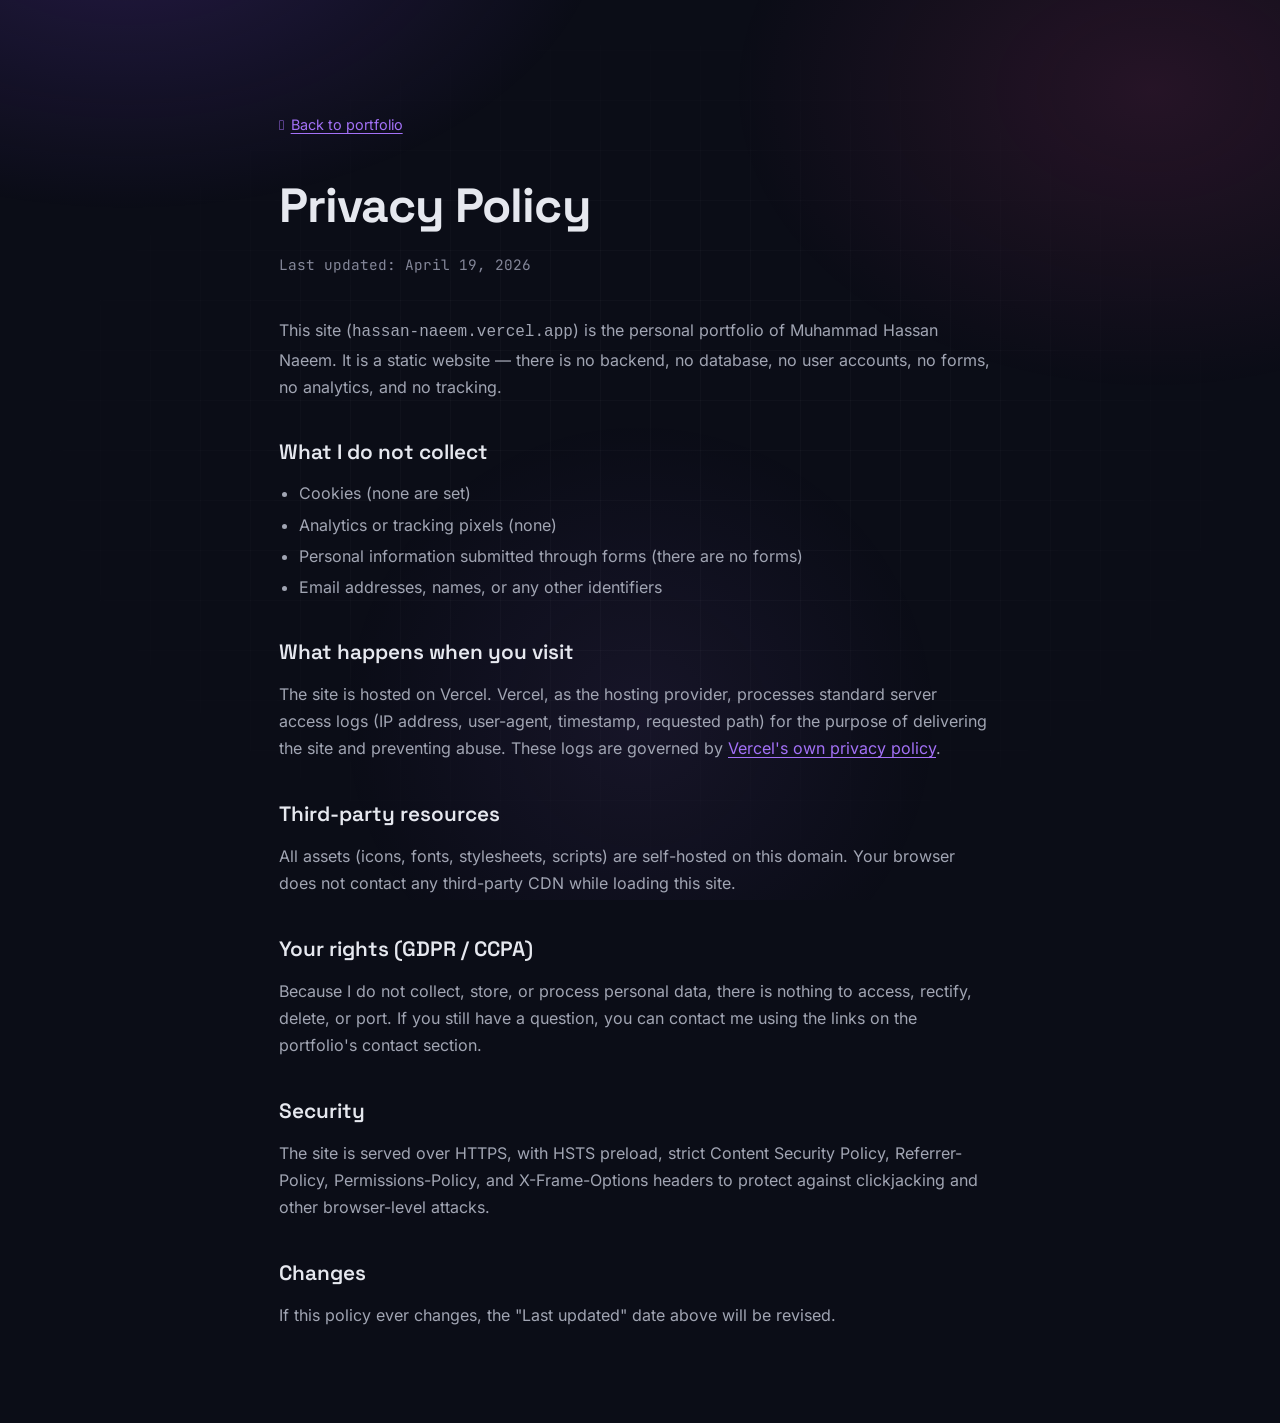
==== privacy.html @ 5f7472a6 "make it compatible to wgaa and other" ====
<!DOCTYPE html>
<html lang="en">
  <head>
    <meta charset="UTF-8" />
    <meta name="viewport" content="width=device-width, initial-scale=1.0" />

    <title>Privacy Policy — Hassan Naeem</title>
    <meta
      name="description"
      content="Privacy policy for hassan-naeem.vercel.app — a personal portfolio that collects no data."
    />
    <meta name="robots" content="noindex, follow" />
    <meta name="theme-color" content="#0b0d17" />
    <link rel="canonical" href="https://hassan-naeem.vercel.app/privacy" />

    <!-- Security / privacy -->
    <meta name="referrer" content="strict-origin-when-cross-origin" />
    <meta
      http-equiv="Content-Security-Policy"
      content="default-src 'self'; script-src 'self' 'unsafe-inline'; style-src 'self' 'unsafe-inline'; font-src 'self'; img-src 'self' data:; connect-src 'self'; frame-ancestors 'none'; base-uri 'self'; form-action 'self';"
    />
    <meta http-equiv="X-Content-Type-Options" content="nosniff" />

    <!-- Favicons -->
    <link rel="icon" type="image/png" href="./assets/img/perfil.png" />

    <!-- Icons (self-hosted) -->
    <link rel="stylesheet" href="./assets/css/unicons.css" />

    <!-- Styles -->
    <link rel="stylesheet" href="./assets/css/styles.css" />

    <style>
      .legal {
        max-width: 760px;
        margin: 0 auto;
        padding: 7rem 1.5rem 5rem;
      }
      .legal h1 {
        font-family: var(--font-display);
        font-size: clamp(2rem, 5vw, 3rem);
        font-weight: 700;
        letter-spacing: -0.02em;
        margin-bottom: 0.5rem;
      }
      .legal .legal__meta {
        color: var(--fg-muted);
        font-size: 0.9rem;
        margin-bottom: 2.5rem;
        font-family: var(--font-mono);
      }
      .legal h2 {
        font-family: var(--font-display);
        font-size: 1.3rem;
        font-weight: 600;
        margin: 2.2rem 0 0.75rem;
      }
      .legal p {
        color: var(--fg-dim);
        margin-bottom: 1rem;
        line-height: 1.7;
      }
      .legal ul {
        color: var(--fg-dim);
        padding-left: 1.25rem;
        margin-bottom: 1rem;
      }
      .legal li {
        margin-bottom: 0.35rem;
      }
      .legal a {
        color: var(--accent-2);
        text-decoration: underline;
        text-underline-offset: 3px;
      }
      .legal__back {
        display: inline-flex;
        align-items: center;
        gap: 0.4rem;
        margin-bottom: 2rem;
        color: var(--fg-dim);
        font-size: 0.9rem;
      }
      .legal__back:hover {
        color: var(--accent-2);
      }
    </style>
  </head>
  <body>
    <div class="bg-gradient"></div>
    <div class="bg-grid"></div>

    <main class="legal">
      <a href="./index.html" class="legal__back">
        <i class="uil uil-arrow-left" aria-hidden="true"></i> Back to portfolio
      </a>

      <h1>Privacy Policy</h1>
      <p class="legal__meta">Last updated: April 19, 2026</p>

      <p>
        This site (<code>hassan-naeem.vercel.app</code>) is the personal
        portfolio of Muhammad Hassan Naeem. It is a static website — there
        is no backend, no database, no user accounts, no forms, no
        analytics, and no tracking.
      </p>

      <h2>What I do not collect</h2>
      <ul>
        <li>Cookies (none are set)</li>
        <li>Analytics or tracking pixels (none)</li>
        <li>Personal information submitted through forms (there are no forms)</li>
        <li>Email addresses, names, or any other identifiers</li>
      </ul>

      <h2>What happens when you visit</h2>
      <p>
        The site is hosted on Vercel. Vercel, as the hosting provider,
        processes standard server access logs (IP address, user-agent,
        timestamp, requested path) for the purpose of delivering the site
        and preventing abuse. These logs are governed by
        <a href="https://vercel.com/legal/privacy-policy" target="_blank" rel="noopener noreferrer">Vercel's own privacy policy</a>.
      </p>

      <h2>Third-party resources</h2>
      <p>
        All assets (icons, fonts, stylesheets, scripts) are self-hosted on
        this domain. Your browser does not contact any third-party CDN
        while loading this site.
      </p>

      <h2>Your rights (GDPR / CCPA)</h2>
      <p>
        Because I do not collect, store, or process personal data, there is
        nothing to access, rectify, delete, or port. If you still have a
        question, you can contact me using the links on the portfolio's
        contact section.
      </p>

      <h2>Security</h2>
      <p>
        The site is served over HTTPS, with HSTS preload, strict Content
        Security Policy, Referrer-Policy, Permissions-Policy, and
        X-Frame-Options headers to protect against clickjacking and other
        browser-level attacks.
      </p>

      <h2>Changes</h2>
      <p>
        If this policy ever changes, the "Last updated" date above will be
        revised.
      </p>
    </main>
  </body>
</html>
---- assets/css/unicons.css ----
@font-face {
  font-family: 'unicons-line';
  src: url('../fonts/unicons/unicons-0.woff2') format('woff2');
  font-weight: normal;
  font-style: normal;
  unicode-range: U+E800-E83B;
}
@font-face {
  font-family: 'unicons-line';
  src: url('../fonts/unicons/unicons-1.woff2') format('woff2');
  font-weight: normal;
  font-style: normal;
  unicode-range: U+E83C-E877;
}
@font-face {
  font-family: 'unicons-line';
  src: url('../fonts/unicons/unicons-10.woff2') format('woff2');
  font-weight: normal;
  font-style: normal;
  unicode-range: U+EA5B-EA96;
}
@font-face {
  font-family: 'unicons-line';
  src: url('../fonts/unicons/unicons-11.woff2') format('woff2');
  font-weight: normal;
  font-style: normal;
  unicode-range: U+EA97-EAD4;
}
@font-face {
  font-family: 'unicons-line';
  src: url('../fonts/unicons/unicons-12.woff2') format('woff2');
  font-weight: normal;
  font-style: normal;
  unicode-range: U+EAD5-EB11;
}
@font-face {
  font-family: 'unicons-line';
  src: url('../fonts/unicons/unicons-13.woff2') format('woff2');
  font-weight: normal;
  font-style: normal;
  unicode-range: U+EB12-EB4D;
}
@font-face {
  font-family: 'unicons-line';
  src: url('../fonts/unicons/unicons-14.woff2') format('woff2');
  font-weight: normal;
  font-style: normal;
  unicode-range: U+EB4E-EB89;
}
@font-face {
  font-family: 'unicons-line';
  src: url('../fonts/unicons/unicons-15.woff2') format('woff2');
  font-weight: normal;
  font-style: normal;
  unicode-range: U+EB8A-EBC5;
}
@font-face {
  font-family: 'unicons-line';
  src: url('../fonts/unicons/unicons-16.woff2') format('woff2');
  font-weight: normal;
  font-style: normal;
  unicode-range: U+EBC6-EC01;
}
@font-face {
  font-family: 'unicons-line';
  src: url('../fonts/unicons/unicons-17.woff2') format('woff2');
  font-weight: normal;
  font-style: normal;
  unicode-range: U+EC02-EC3D;
}
@font-face {
  font-family: 'unicons-line';
  src: url('../fonts/unicons/unicons-18.woff2') format('woff2');
  font-weight: normal;
  font-style: normal;
  unicode-range: U+EC3E-EC79;
}
@font-face {
  font-family: 'unicons-line';
  src: url('../fonts/unicons/unicons-19.woff2') format('woff2');
  font-weight: normal;
  font-style: normal;
  unicode-range: U+EC7A-ECB5;
}
@font-face {
  font-family: 'unicons-line';
  src: url('../fonts/unicons/unicons-2.woff2') format('woff2');
  font-weight: normal;
  font-style: normal;
  unicode-range: U+E878-E8B3;
}
@font-face {
  font-family: 'unicons-line';
  src: url('../fonts/unicons/unicons-20.woff2') format('woff2');
  font-weight: normal;
  font-style: normal;
  unicode-range: U+ECB6-ECB9;
}
@font-face {
  font-family: 'unicons-line';
  src: url('../fonts/unicons/unicons-3.woff2') format('woff2');
  font-weight: normal;
  font-style: normal;
  unicode-range: U+E8B4-E8EF;
}
@font-face {
  font-family: 'unicons-line';
  src: url('../fonts/unicons/unicons-4.woff2') format('woff2');
  font-weight: normal;
  font-style: normal;
  unicode-range: U+E8F0-E92B;
}
@font-face {
  font-family: 'unicons-line';
  src: url('../fonts/unicons/unicons-5.woff2') format('woff2');
  font-weight: normal;
  font-style: normal;
  unicode-range: U+E92C-E967;
}
@font-face {
  font-family: 'unicons-line';
  src: url('../fonts/unicons/unicons-6.woff2') format('woff2');
  font-weight: normal;
  font-style: normal;
  unicode-range: U+E968-E9A4;
}
@font-face {
  font-family: 'unicons-line';
  src: url('../fonts/unicons/unicons-7.woff2') format('woff2');
  font-weight: normal;
  font-style: normal;
  unicode-range: U+E9A5-E9E1;
}
@font-face {
  font-family: 'unicons-line';
  src: url('../fonts/unicons/unicons-8.woff2') format('woff2');
  font-weight: normal;
  font-style: normal;
  unicode-range: U+E9E2-EA1D;
}
@font-face {
  font-family: 'unicons-line';
  src: url('../fonts/unicons/unicons-9.woff2') format('woff2');
  font-weight: normal;
  font-style: normal;
  unicode-range: U+EA1E-EA5A;
}[class^="uil-"]:before,
[class*=" uil-"]:before {
  font-family: "unicons-line";
  font-style: normal;
  font-weight: normal;
  speak: none;

  display: inline-block;
  text-decoration: inherit;

  /* For safety - reset parent styles, that can break glyph codes */
  font-variant: normal;
  text-transform: none;

  /* fix buttons height, for twitter bootstrap */
  line-height: 1;

  /* Font smoothing. That was taken from TWBS */
  -webkit-font-smoothing: antialiased;
  -moz-osx-font-smoothing: grayscale;
}

/* Flip and Rotate */

[class*="uil-"].flip-horizontal:before {
  transform: scaleX(-1);
}
[class*="uil-"].flip-horizontal.rotate-90:before {
  transform: rotate(90deg) scaleX(-1);
}
[class*="uil-"].flip-horizontal.rotate-180:before {
  transform: rotate(180deg) scaleX(-1);
}
[class*="uil-"].flip-horizontal.rotate-270:before {
  transform: rotate(270deg) scaleX(-1);
}
[class*="uil-"].flip-horizontal.flip-vertical:before {
  transform: scale(-1);
}
[class*="uil-"].flip-horizontal.flip-vertical.rotate-90:before {
  transform: rotate(90deg) scale(-1);
}
[class*="uil-"].flip-horizontal.flip-vertical.rotate-180:before {
  transform: rotate(180deg) scale(-1);
}
[class*="uil-"].flip-horizontal.flip-vertical.rotate-270:before {
  transform: rotate(270deg) scale(-1);
}
[class*="uil-"].flip-vertical:before {
  transform: scaleY(-1);
}
[class*="uil-"].flip-vertical.rotate-90:before {
  transform: rotate(90deg) scaleY(-1);
}
[class*="uil-"].flip-vertical.rotate-180:before {
  transform: rotate(180deg) scaleY(-1);
}
[class*="uil-"].flip-vertical.rotate-270:before {
  transform: rotate(270deg) scaleY(-1);
}
[class*="uil-"].rotate-90:before {
  transform: rotate(90deg);
}
[class*="uil-"].rotate-180:before {
  transform: rotate(180deg);
}
[class*="uil-"].rotate-270:before {
  transform: rotate(270deg);
}
.uil-comment-block:before { content: '\e800'; }.uil-comment-alt-edit:before { content: '\e801'; }.uil-comments:before { content: '\e802'; }.uil-comment-alt-search:before { content: '\e803'; }.uil-comment-shield:before { content: '\e804'; }.uil-comment-alt-dots:before { content: '\e805'; }.uil-comment-download:before { content: '\e806'; }.uil-comment-check:before { content: '\e807'; }.uil-comment-alt-chart-lines:before { content: '\e808'; }.uil-comment-alt-download:before { content: '\e809'; }.uil-comment-alt-lock:before { content: '\e80a'; }.uil-comment-medical:before { content: '\e80b'; }.uil-comment-alt-heart:before { content: '\e80c'; }.uil-comment:before { content: '\e80d'; }.uil-comment-alt-share:before { content: '\e80e'; }.uil-comment-alt-upload:before { content: '\e80f'; }.uil-comment-dots:before { content: '\e810'; }.uil-comment-alt-lines:before { content: '\e811'; }.uil-comment-lock:before { content: '\e812'; }.uil-comment-heart:before { content: '\e813'; }.uil-comment-info-alt:before { content: '\e814'; }.uil-comment-upload:before { content: '\e815'; }.uil-comment-alt-medical:before { content: '\e816'; }.uil-chat-info:before { content: '\e817'; }.uil-comment-alt-notes:before { content: '\e818'; }.uil-comment-alt-plus:before { content: '\e819'; }.uil-comment-alt-image:before { content: '\e81a'; }.uil-comment-share:before { content: '\e81b'; }.uil-comment-edit:before { content: '\e81c'; }.uil-comment-alt-block:before { content: '\e81d'; }.uil-comment-chart-line:before { content: '\e81e'; }.uil-comment-alt-question:before { content: '\e81f'; }.uil-comment-lines:before { content: '\e820'; }.uil-comment-redo:before { content: '\e821'; }.uil-comment-alt-check:before { content: '\e822'; }.uil-comment-alt-shield:before { content: '\e823'; }.uil-chat:before { content: '\e824'; }.uil-comment-alt-message:before { content: '\e825'; }.uil-comment-search:before { content: '\e826'; }.uil-chat-bubble-user:before { content: '\e827'; }.uil-comments-alt:before { content: '\e828'; }.uil-comment-image:before { content: '\e829'; }.uil-comment-alt:before { content: '\e82a'; }.uil-comment-verify:before { content: '\e82b'; }.uil-comment-plus:before { content: '\e82c'; }.uil-comment-question:before { content: '\e82d'; }.uil-comment-notes:before { content: '\e82e'; }.uil-comment-alt-exclamation:before { content: '\e82f'; }.uil-comment-exclamation:before { content: '\e830'; }.uil-no-entry:before { content: '\e831'; }.uil-screw:before { content: '\e832'; }.uil-tape:before { content: '\e833'; }.uil-paint-tool:before { content: '\e834'; }.uil-comment-alt-verify:before { content: '\e835'; }.uil-comment-alt-redo:before { content: '\e836'; }.uil-trowel:before { content: '\e837'; }.uil-drill:before { content: '\e838'; }.uil-comment-info:before { content: '\e839'; }.uil-jackhammer:before { content: '\e83a'; }.uil-comment-alt-info:before { content: '\e83b'; }.uil-wheel-barrow:before { content: '\e83c'; }.uil-comment-message:before { content: '\e83d'; }.uil-shovel:before { content: '\e83e'; }.uil-keyhole-square:before { content: '\e83f'; }.uil-keyhole-circle:before { content: '\e840'; }.uil-traffic-barrier:before { content: '\e841'; }.uil-keyhole-square-full:before { content: '\e842'; }.uil-wall:before { content: '\e843'; }.uil-constructor:before { content: '\e844'; }.uil-hard-hat:before { content: '\e845'; }.uil-shield-exclamation:before { content: '\e846'; }.uil-lock-open-alt:before { content: '\e847'; }.uil-unlock:before { content: '\e848'; }.uil-unlock-alt:before { content: '\e849'; }.uil-heart-alt:before { content: '\e84a'; }.uil-octagon:before { content: '\e84b'; }.uil-lock:before { content: '\e84c'; }.uil-triangle:before { content: '\e84d'; }.uil-star:before { content: '\e84e'; }.uil-shield-slash:before { content: '\e84f'; }.uil-lock-access:before { content: '\e850'; }.uil-pentagon:before { content: '\e851'; }.uil-shield-check:before { content: '\e852'; }.uil-square:before { content: '\e853'; }.uil-shield-question:before { content: '\e854'; }.uil-padlock:before { content: '\e855'; }.uil-wheelchair:before { content: '\e856'; }.uil-lock-alt:before { content: '\e857'; }.uil-polygon:before { content: '\e858'; }.uil-circle:before { content: '\e859'; }.uil-copyright:before { content: '\e85a'; }.uil-closed-captioning:before { content: '\e85b'; }.uil-trademark:before { content: '\e85c'; }.uil-heart:before { content: '\e85d'; }.uil-parking-circle:before { content: '\e85e'; }.uil-mars:before { content: '\e85f'; }.uil-sad-squint:before { content: '\e860'; }.uil-registered:before { content: '\e861'; }.uil-nerd:before { content: '\e862'; }.uil-smile:before { content: '\e863'; }.uil-meh-alt:before { content: '\e864'; }.uil-annoyed:before { content: '\e865'; }.uil-sad-dizzy:before { content: '\e866'; }.uil-sad:before { content: '\e867'; }.uil-servicemark:before { content: '\e868'; }.uil-closed-captioning-slash:before { content: '\e869'; }.uil-venus:before { content: '\e86a'; }.uil-creative-commons-pd:before { content: '\e86b'; }.uil-frown:before { content: '\e86c'; }.uil-accessible-icon-alt:before { content: '\e86d'; }.uil-squint:before { content: '\e86e'; }.uil-meh:before { content: '\e86f'; }.uil-silence:before { content: '\e870'; }.uil-dizzy-meh:before { content: '\e871'; }.uil-parking-square:before { content: '\e872'; }.uil-shield:before { content: '\e873'; }.uil-smile-dizzy:before { content: '\e874'; }.uil-ninja:before { content: '\e875'; }.uil-smile-beam:before { content: '\e876'; }.uil-laughing:before { content: '\e877'; }.uil-previous:before { content: '\ea5b'; }.uil-film:before { content: '\ea5c'; }.uil-image-broken:before { content: '\ea5d'; }.uil-incoming-call:before { content: '\ea5e'; }.uil-image-check:before { content: '\ea5f'; }.uil-image-plus:before { content: '\ea60'; }.uil-video:before { content: '\ea61'; }.uil-camera-plus:before { content: '\ea62'; }.uil-play:before { content: '\ea63'; }.uil-cloud-question:before { content: '\ea64'; }.uil-skip-forward:before { content: '\ea65'; }.uil-image-lock:before { content: '\ea66'; }.uil-skip-forward-circle:before { content: '\ea67'; }.uil-skip-forward-alt:before { content: '\ea68'; }.uil-step-backward-circle:before { content: '\ea69'; }.uil-boombox:before { content: '\ea6a'; }.uil-step-backward-alt:before { content: '\ea6b'; }.uil-image-share:before { content: '\ea6c'; }.uil-cloud-database-tree:before { content: '\ea6d'; }.uil-snowflake:before { content: '\ea6e'; }.uil-temperature-quarter:before { content: '\ea6f'; }.uil-cloud-showers-heavy:before { content: '\ea70'; }.uil-fahrenheit:before { content: '\ea71'; }.uil-snowflake-alt:before { content: '\ea72'; }.uil-cloud-wind:before { content: '\ea73'; }.uil-tornado:before { content: '\ea74'; }.uil-cloud-sun-hail:before { content: '\ea75'; }.uil-cloud:before { content: '\ea76'; }.uil-image-edit:before { content: '\ea77'; }.uil-cloud-moon-hail:before { content: '\ea78'; }.uil-temperature-empty:before { content: '\ea79'; }.uil-cloud-sun-rain:before { content: '\ea7a'; }.uil-thunderstorm:before { content: '\ea7b'; }.uil-thunderstorm-sun:before { content: '\ea7c'; }.uil-temperature-three-quarter:before { content: '\ea7d'; }.uil-thunderstorm-moon:before { content: '\ea7e'; }.uil-snow-flake:before { content: '\ea7f'; }.uil-raindrops:before { content: '\ea80'; }.uil-forecastcloud-moon-tear:before { content: '\ea81'; }.uil-cloud-rain:before { content: '\ea82'; }.uil-cloud-sun-tear:before { content: '\ea83'; }.uil-cloud-moon-showers:before { content: '\ea84'; }.uil-cloud-rain-sun:before { content: '\ea85'; }.uil-cloud-showers-alt:before { content: '\ea86'; }.uil-cloud-showers:before { content: '\ea87'; }.uil-cloud-hail:before { content: '\ea88'; }.uil-cloud-drizzle:before { content: '\ea89'; }.uil-cloud-moon:before { content: '\ea8a'; }.uil-moon:before { content: '\ea8b'; }.uil-cloud-moon-rain:before { content: '\ea8c'; }.uil-moonset:before { content: '\ea8d'; }.uil-celsius:before { content: '\ea8e'; }.uil-image-upload:before { content: '\ea8f'; }.uil-cloud-sun-meatball:before { content: '\ea90'; }.uil-windsock:before { content: '\ea91'; }.uil-stop-circle:before { content: '\ea92'; }.uil-temperature-plus:before { content: '\ea93'; }.uil-moon-eclipse:before { content: '\ea94'; }.uil-vertical-align-top:before { content: '\ea95'; }.uil-cloud-meatball:before { content: '\ea96'; }.uil-temperature:before { content: '\ea97'; }.uil-cloud-moon-meatball:before { content: '\ea98'; }.uil-flip-h-alt:before { content: '\ea99'; }.uil-vector-square-alt:before { content: '\ea9a'; }.uil-object-ungroup:before { content: '\ea9b'; }.uil-th:before { content: '\ea9c'; }.uil-images:before { content: '\ea9d'; }.uil-temperature-minus:before { content: '\ea9e'; }.uil-flip-v:before { content: '\ea9f'; }.uil-cloud-sun-rain-alt:before { content: '\eaa0'; }.uil-square-full:before { content: '\eaa2'; }.uil-vertical-distribute-bottom:before { content: '\eaa3'; }.uil-panorama-h-alt:before { content: '\eaa4'; }.uil-pathfinder-unite:before { content: '\eaa5'; }.uil-wind:before { content: '\eaa6'; }.uil-vector-square:before { content: '\eaa7'; }.uil-vertical-align-bottom:before { content: '\eaa8'; }.uil-ruler:before { content: '\eaa9'; }.uil-object-group:before { content: '\eaaa'; }.uil-panorama-v:before { content: '\eaab'; }.uil-panorama-h:before { content: '\eaac'; }.uil-temperature-half:before { content: '\eaad'; }.uil-layers-alt:before { content: '\eaaf'; }.uil-line-alt:before { content: '\eab0'; }.uil-image-resize-landscape:before { content: '\eab1'; }.uil-image-resize-square:before { content: '\eab2'; }.uil-pathfinder:before { content: '\eab3'; }.uil-flip-h:before { content: '\eab4'; }.uil-horizontal-distribution-right:before { content: '\eab5'; }.uil-horizontal-distribution-left:before { content: '\eab6'; }.uil-horizontal-distribution-center:before { content: '\eab7'; }.uil-horizontal-align-center:before { content: '\eab8'; }.uil-ruler-combined:before { content: '\eab9'; }.uil-horizontal-align-right:before { content: '\eaba'; }.uil-horizontal-align-left:before { content: '\eabb'; }.uil-table:before { content: '\eabc'; }.uil-th-slash:before { content: '\eabd'; }.uil-crop-alt-rotate-right:before { content: '\eabe'; }.uil-apps:before { content: '\eabf'; }.uil-exclude:before { content: '\eac0'; }.uil-crop-alt:before { content: '\eac1'; }.uil-grids:before { content: '\eac2'; }.uil-flip-v-alt:before { content: '\eac3'; }.uil-vertical-distribution-center:before { content: '\eac4'; }.uil-crop-alt-rotate-left:before { content: '\eac5'; }.uil-vertical-distribution-top:before { content: '\eac6'; }.uil-brush-alt:before { content: '\eac7'; }.uil-circle-layer:before { content: '\eac8'; }.uil-modem:before { content: '\eac9'; }.uil-webcam:before { content: '\eaca'; }.uil-hdd:before { content: '\eacb'; }.uil-monitor:before { content: '\eacc'; }.uil-dice-four:before { content: '\eacd'; }.uil-wifi-router:before { content: '\eace'; }.uil-dice-five:before { content: '\eacf'; }.uil-dice-one:before { content: '\ead0'; }.uil-dice-two:before { content: '\ead1'; }.uil-dice-six:before { content: '\ead2'; }.uil-windy:before { content: '\ead3'; }.uil-swatchbook:before { content: '\ead4'; }.uil-cancel:before { content: '\ead5'; }.uil-clouds:before { content: '\ead6'; }.uil-mountains-sun:before { content: '\ead7'; }.uil-history:before { content: '\ead8'; }.uil-n-a:before { content: '\ead9'; }.uil-plane:before { content: '\eada'; }.uil-plane-departure:before { content: '\eadb'; }.uil-auto-flash:before { content: '\eadc'; }.uil-glass-martini:before { content: '\eadd'; }.uil-mobile-vibrate:before { content: '\eade'; }.uil-trees:before { content: '\eadf'; }.uil-voicemail:before { content: '\eae0'; }.uil-voicemail-rectangle:before { content: '\eae1'; }.uil-plane-fly:before { content: '\eae2'; }.uil-sync-exclamation:before { content: '\eae3'; }.uil-tachometer-fast:before { content: '\eae4'; }.uil-sign-in-alt:before { content: '\eae5'; }.uil-archive-alt:before { content: '\eae6'; }.uil-power:before { content: '\eae7'; }.uil-pizza-slice:before { content: '\eae9'; }.uil-refresh:before { content: '\eaea'; }.uil-anchor:before { content: '\eaeb'; }.uil-sync-slash:before { content: '\eaec'; }.uil-upload:before { content: '\eaed'; }.uil-glass:before { content: '\eaee'; }.uil-sign-out-alt:before { content: '\eaef'; }.uil-newspaper:before { content: '\eaf0'; }.uil-signin:before { content: '\eaf1'; }.uil-processor:before { content: '\eaf2'; }.uil-hunting:before { content: '\eaf3'; }.uil-coffee:before { content: '\eaf4'; }.uil-history-alt:before { content: '\eaf5'; }.uil-weight:before { content: '\eaf6'; }.uil-plane-arrival:before { content: '\eaf7'; }.uil-gift:before { content: '\eaf8'; }.uil-circuit:before { content: '\eaf9'; }.uil-archive:before { content: '\eafa'; }.uil-ban:before { content: '\eafb'; }.uil-crosshair-alt:before { content: '\eafc'; }.uil-crosshair:before { content: '\eafd'; }.uil-record-audio:before { content: '\eafe'; }.uil-flower:before { content: '\eaff'; }.uil-airplay:before { content: '\eb00'; }.uil-rss-interface:before { content: '\eb01'; }.uil-equal-circle:before { content: '\eb02'; }.uil-shutter:before { content: '\eb03'; }.uil-microphone-slash:before { content: '\eb04'; }.uil-life-ring:before { content: '\eb05'; }.uil-sliders-v-alt:before { content: '\eb06'; }.uil-compact-disc:before { content: '\eb07'; }.uil-sitemap:before { content: '\eb08'; }.uil-sliders-v:before { content: '\eb09'; }.uil-shutter-alt:before { content: '\eb0a'; }.uil-clapper-board:before { content: '\eb0b'; }.uil-water:before { content: '\eb0c'; }.uil-rainbow:before { content: '\eb0d'; }.uil-desert:before { content: '\eb0e'; }.uil-sunset:before { content: '\eb0f'; }.uil-mountains:before { content: '\eb10'; }.uil-bolt-slash:before { content: '\eb11'; }.uil-telescope:before { content: '\eb12'; }.uil-sperms:before { content: '\eb13'; }.uil-game-structure:before { content: '\eb14'; }.uil-ticket:before { content: '\eb15'; }.uil-presentation-play:before { content: '\eb16'; }.uil-book-open:before { content: '\eb17'; }.uil-notebooks:before { content: '\eb18'; }.uil-award-alt:before { content: '\eb19'; }.uil-bug:before { content: '\eb1a'; }.uil-browser:before { content: '\eb1b'; }.uil-rss-alt:before { content: '\eb1c'; }.uil-building:before { content: '\eb1d'; }.uil-lamp:before { content: '\eb1e'; }.uil-heart-rate:before { content: '\eb1f'; }.uil-swimmer:before { content: '\eb20'; }.uil-pump:before { content: '\eb21'; }.uil-crockery:before { content: '\eb22'; }.uil-message:before { content: '\eb23'; }.uil-bed-double:before { content: '\eb24'; }.uil-rope-way:before { content: '\eb25'; }.uil-water-glass:before { content: '\eb26'; }.uil-rotate-360:before { content: '\eb27'; }.uil-feedback:before { content: '\eb28'; }.uil-bed:before { content: '\eb29'; }.uil-utensils:before { content: '\eb2a'; }.uil-align-center-h:before { content: '\eb2b'; }.uil-baby-carriage:before { content: '\eb2c'; }.uil-post-stamp:before { content: '\eb2d'; }.uil-arrow-growth:before { content: '\eb2e'; }.uil-enter:before { content: '\eb2f'; }.uil-arrow:before { content: '\eb30'; }.uil-arrows-shrink-h:before { content: '\eb31'; }.uil-arrows-resize:before { content: '\eb32'; }.uil-presentation:before { content: '\eb33'; }.uil-arrows-h:before { content: '\eb34'; }.uil-scaling-right:before { content: '\eb35'; }.uil-import:before { content: '\eb36'; }.uil-arrow-circle-down:before { content: '\eb37'; }.uil-angle-double-down:before { content: '\eb38'; }.uil-chart-down:before { content: '\eb39'; }.uil-angle-down:before { content: '\eb3a'; }.uil-expand-left:before { content: '\eb3b'; }.uil-arrow-resize-diagonal:before { content: '\eb3c'; }.uil-exchange-alt:before { content: '\eb3d'; }.uil-angle-double-left:before { content: '\eb3e'; }.uil-expand-alt:before { content: '\eb3f'; }.uil-compress-arrows:before { content: '\eb40'; }.uil-caret-right:before { content: '\eb41'; }.uil-scroll-h:before { content: '\eb42'; }.uil-angle-double-right:before { content: '\eb43'; }.uil-arrow-to-bottom:before { content: '\eb44'; }.uil-sort:before { content: '\eb45'; }.uil-scaling-left:before { content: '\eb46'; }.uil-arrows-resize-h:before { content: '\eb47'; }.uil-arrow-from-top:before { content: '\eb48'; }.uil-arrows-up-right:before { content: '\eb49'; }.uil-arrows-left-down:before { content: '\eb4a'; }.uil-arrows-right-down:before { content: '\eb4b'; }.uil-arrows-h-alt:before { content: '\eb4c'; }.uil-download-alt:before { content: '\eb4d'; }.uil-compress-point:before { content: '\eb4e'; }.uil-arrow-up-left:before { content: '\eb4f'; }.uil-arrow-compress-h:before { content: '\eb50'; }.uil-arrows-v-alt:before { content: '\eb51'; }.uil-arrows-v:before { content: '\eb52'; }.uil-arrows-shrink-v:before { content: '\eb53'; }.uil-arrow-break:before { content: '\eb54'; }.uil-align-center-v:before { content: '\eb55'; }.uil-angle-up:before { content: '\eb56'; }.uil-arrow-circle-up:before { content: '\eb57'; }.uil-export:before { content: '\eb58'; }.uil-arrows-resize-v:before { content: '\eb59'; }.uil-upload-alt:before { content: '\eb5a'; }.uil-arrow-up-right:before { content: '\eb5b'; }.uil-corner-up-right:before { content: '\eb5c'; }.uil-angle-double-up:before { content: '\eb5d'; }.uil-sorting:before { content: '\eb5e'; }.uil-exchange:before { content: '\eb5f'; }.uil-corner-down-left:before { content: '\eb60'; }.uil-corner-right-down:before { content: '\eb61'; }.uil-corner-down-right:before { content: '\eb62'; }.uil-corner-up-left:before { content: '\eb63'; }.uil-corner-left-down:before { content: '\eb64'; }.uil-maximize-left:before { content: '\eb65'; }.uil-corner-up-right-alt:before { content: '\eb66'; }.uil-corner-down-right-alt:before { content: '\eb67'; }.uil-top-arrow-from-top:before { content: '\eb68'; }.uil-top-arrow-to-top:before { content: '\eb69'; }.uil-arrow-random:before { content: '\eb6a'; }.uil-shuffle:before { content: '\eb6b'; }.uil-direction:before { content: '\eb6c'; }.uil-angle-right:before { content: '\eb6d'; }.uil-arrow-circle-right:before { content: '\eb6e'; }.uil-arrow-to-right:before { content: '\eb6f'; }.uil-arrow-from-right:before { content: '\eb70'; }.uil-expand-from-corner:before { content: '\eb71'; }.uil-expand-arrows:before { content: '\eb72'; }.uil-arrows-maximize:before { content: '\eb73'; }.uil-arrow-down-left:before { content: '\eb74'; }.uil-expand-arrows-alt:before { content: '\eb75'; }.uil-compress-alt:before { content: '\eb76'; }.uil-scroll:before { content: '\eb77'; }.uil-arrow-circle-left:before { content: '\eb78'; }.uil-angle-left:before { content: '\eb79'; }.uil-arrows-merge:before { content: '\eb7a'; }.uil-arrow-down-right:before { content: '\eb7b'; }.uil-corner-up-left-alt:before { content: '\eb7c'; }.uil-left-arrow-to-left:before { content: '\eb7d'; }.uil-minus-path:before { content: '\eb7e'; }.uil-left-arrow-from-left:before { content: '\eb7f'; }.uil-repeat:before { content: '\eb80'; }.uil-th-large:before { content: '\eb81'; }.uil-line-spacing:before { content: '\eb82'; }.uil-shrink:before { content: '\eb83'; }.uil-compress-alt-left:before { content: '\eb84'; }.uil-bring-front:before { content: '\eb85'; }.uil-compress-lines:before { content: '\eb86'; }.uil-bring-bottom:before { content: '\eb87'; }.uil-compress-v:before { content: '\eb88'; }.uil-spin:before { content: '\eb89'; }.uil-border-out:before { content: '\eb8a'; }.uil-border-horizontal:before { content: '\eb8b'; }.uil-document-layout-left:before { content: '\eb8c'; }.uil-compress:before { content: '\eb8d'; }.uil-grip-horizontal-line:before { content: '\eb8e'; }.uil-dialpad-alt:before { content: '\eb8f'; }.uil-document-layout-center:before { content: '\eb90'; }.uil-border-bottom:before { content: '\eb91'; }.uil-dialpad:before { content: '\eb92'; }.uil-document-layout-right:before { content: '\eb93'; }.uil-align-center:before { content: '\eb94'; }.uil-sort-amount-down:before { content: '\eb95'; }.uil-align-center-alt:before { content: '\eb96'; }.uil-align-letter-right:before { content: '\eb97'; }.uil-border-alt:before { content: '\eb98'; }.uil-align-center-justify:before { content: '\eb99'; }.uil-align-alt:before { content: '\eb9a'; }.uil-border-vertical:before { content: '\eb9b'; }.uil-sort-amount-up:before { content: '\eb9c'; }.uil-wrap-text:before { content: '\eb9d'; }.uil-align-left-justify:before { content: '\eb9e'; }.uil-angle-right-b:before { content: '\eb9f'; }.uil-paragraph:before { content: '\eba0'; }.uil-right-indent-alt:before { content: '\eba1'; }.uil-border-right:before { content: '\eba2'; }.uil-align-right-justify:before { content: '\eba3'; }.uil-align:before { content: '\eba4'; }.uil-border-clear:before { content: '\eba5'; }.uil-align-right:before { content: '\eba6'; }.uil-list-ui-alt:before { content: '\eba7'; }.uil-left-indent:before { content: '\eba8'; }.uil-left-indent-alt:before { content: '\eba9'; }.uil-border-left:before { content: '\ebaa'; }.uil-border-top:before { content: '\ebab'; }.uil-align-justify:before { content: '\ebac'; }.uil-subject:before { content: '\ebad'; }.uil-bars:before { content: '\ebae'; }.uil-eye:before { content: '\ebaf'; }.uil-exposure-increase:before { content: '\ebb0'; }.uil-bright:before { content: '\ebb1'; }.uil-exposure-alt:before { content: '\ebb2'; }.uil-capture:before { content: '\ebb3'; }.uil-arrow-left:before { content: '\ebb4'; }.uil-arrow-right:before { content: '\ebb5'; }.uil-arrow-up:before { content: '\ebb6'; }.uil-focus-target:before { content: '\ebb7'; }.uil-external-link-alt:before { content: '\ebb8'; }.uil-card-atm:before { content: '\ebb9'; }.uil-focus-add:before { content: '\ebba'; }.uil-focus:before { content: '\ebbb'; }.uil-border-inner:before { content: '\ebbc'; }.uil-glass-tea:before { content: '\ebbd'; }.uil-streering:before { content: '\ebbe'; }.uil-tv-retro-slash:before { content: '\ebbf'; }.uil-wrench:before { content: '\ebc0'; }.uil-football-american:before { content: '\ebc1'; }.uil-water-drop-slash:before { content: '\ebc2'; }.uil-layers:before { content: '\ebc3'; }.uil-print-slash:before { content: '\ebc4'; }.uil-android-phone-slash:before { content: '\ebc5'; }.uil-calendar-slash:before { content: '\ebc6'; }.uil-image-slash:before { content: '\ebc7'; }.uil-image-alt-slash:before { content: '\ebc8'; }.uil-lock-slash:before { content: '\ebc9'; }.uil-money-bill-slash:before { content: '\ebca'; }.uil-comment-slash:before { content: '\ebcb'; }.uil-map-marker-slash:before { content: '\ebcc'; }.uil-tear:before { content: '\ebcd'; }.uil-comment-alt-slash:before { content: '\ebce'; }.uil-folder-slash:before { content: '\ebcf'; }.uil-filter-slash:before { content: '\ebd0'; }.uil-file-slash:before { content: '\ebd1'; }.uil-file-lanscape-slash:before { content: '\ebd2'; }.uil-glass-martini-alt-slash:before { content: '\ebd3'; }.uil-car-slash:before { content: '\ebd4'; }.uil-camera-slash:before { content: '\ebd5'; }.uil-list-ul:before { content: '\ebd6'; }.uil-layer-group-slash:before { content: '\ebd7'; }.uil-plug:before { content: '\ebd8'; }.uil-bell-slash:before { content: '\ebd9'; }.uil-expand-right:before { content: '\ebda'; }.uil-bell:before { content: '\ebdb'; }.uil-desktop-alt-slash:before { content: '\ebdc'; }.uil-align-left:before { content: '\ebdd'; }.uil-layers-slash:before { content: '\ebde'; }.uil-angry:before { content: '\ebdf'; }.uil-ear:before { content: '\ebe0'; }.uil-desktop-slash:before { content: '\ebe1'; }.uil-text-strike-through:before { content: '\ebe2'; }.uil-bold:before { content: '\ebe3'; }.uil-text:before { content: '\ebe4'; }.uil-assistive-listening-systems:before { content: '\ebe5'; }.uil-palette:before { content: '\ebe6'; }.uil-underline:before { content: '\ebe7'; }.uil-text-fields:before { content: '\ebe8'; }.uil-arrow-down:before { content: '\ebe9'; }.uil-text-size:before { content: '\ebea'; }.uil-italic:before { content: '\ebeb'; }.uil-right-to-left-text-direction:before { content: '\ebec'; }.uil-sigma:before { content: '\ebed'; }.uil-12-plus:before { content: '\ebee'; }.uil-left-to-right-text-direction:before { content: '\ebef'; }.uil-10-plus:before { content: '\ebf0'; }.uil-16-plus:before { content: '\ebf1'; }.uil-13-plus:before { content: '\ebf2'; }.uil-21-plus:before { content: '\ebf3'; }.uil-17-plus:before { content: '\ebf4'; }.uil-6-plus:before { content: '\ebf5'; }.uil-0-plus:before { content: '\ebf6'; }.uil-3-plus:before { content: '\ebf7'; }.uil-eye-slash:before { content: '\ebf8'; }.uil-archway:before { content: '\ebf9'; }.uil-18-plus:before { content: '\ebfa'; }.uil-robot:before { content: '\ebfb'; }.uil-selfie:before { content: '\ebfc'; }.uil-bag-slash:before { content: '\ebfd'; }.uil-instagram:before { content: '\ebfe'; }.uil-line:before { content: '\ebff'; }.uil-facebook-messenger:before { content: '\ec00'; }.uil-facebook-f:before { content: '\ec01'; }.uil-black-berry:before { content: '\ec02'; }.uil-linkedin:before { content: '\ec03'; }.uil-snapchat-ghost:before { content: '\ec04'; }.uil-intercom:before { content: '\ec05'; }.uil-youtube:before { content: '\ec06'; }.uil-snapchat-square:before { content: '\ec07'; }.uil-apple:before { content: '\ec08'; }.uil-instagram-alt:before { content: '\ec09'; }.uil-whatsapp-alt:before { content: '\ec0a'; }.uil-behance:before { content: '\ec0b'; }.uil-twitter:before { content: '\ec0c'; }.uil-500px:before { content: '\ec0d'; }.uil-tumblr:before { content: '\ec0e'; }.uil-github-alt:before { content: '\ec0f'; }.uil-tumblr-square:before { content: '\ec10'; }.uil-google:before { content: '\ec11'; }.uil-medium-m:before { content: '\ec12'; }.uil-slack:before { content: '\ec13'; }.uil-paypal:before { content: '\ec14'; }.uil-reddit-alien-alt:before { content: '\ec15'; }.uil-linkedin-alt:before { content: '\ec16'; }.uil-google-hangouts:before { content: '\ec17'; }.uil-java-script:before { content: '\ec18'; }.uil-google-play:before { content: '\ec19'; }.uil-google-drive:before { content: '\ec1a'; }.uil-asterisk:before { content: '\ec1b'; }.uil-android:before { content: '\ec1c'; }.uil-github:before { content: '\ec1d'; }.uil-balance-scale:before { content: '\ec1e'; }.uil-amazon:before { content: '\ec1f'; }.uil-slack-alt:before { content: '\ec20'; }.uil-dashboard:before { content: '\ec21'; }.uil-vuejs-alt:before { content: '\ec22'; }.uil-adobe-alt:before { content: '\ec23'; }.uil-ankh:before { content: '\ec24'; }.uil-twitter-alt:before { content: '\ec25'; }.uil-opera:before { content: '\ec26'; }.uil-intercom-alt:before { content: '\ec27'; }.uil-tumblr-alt:before { content: '\ec28'; }.uil-react:before { content: '\ec29'; }.uil-camera-change:before { content: '\ec2a'; }.uil-master-card:before { content: '\ec2b'; }.uil-snapchat-alt:before { content: '\ec2c'; }.uil-opera-alt:before { content: '\ec2d'; }.uil-html3-alt:before { content: '\ec2e'; }.uil-swiggy:before { content: '\ec2f'; }.uil-html3:before { content: '\ec30'; }.uil-google-hangouts-alt:before { content: '\ec31'; }.uil-adobe:before { content: '\ec32'; }.uil-facebook-messenger-alt:before { content: '\ec33'; }.uil-blogger-alt:before { content: '\ec34'; }.uil-blogger:before { content: '\ec35'; }.uil-behance-alt:before { content: '\ec36'; }.uil-apple-alt:before { content: '\ec37'; }.uil-bitcoin:before { content: '\ec38'; }.uil-megaphone:before { content: '\ec39'; }.uil-bitcoin-alt:before { content: '\ec3a'; }.uil-bowling-ball:before { content: '\ec3b'; }.uil-percentage:before { content: '\ec3c'; }.uil-hourglass:before { content: '\ec3d'; }.uil-process:before { content: '\ec3e'; }.uil-university:before { content: '\ec3f'; }.uil-skype-alt:before { content: '\ec40'; }.uil-wind-sun:before { content: '\ec41'; }.uil-vk-alt:before { content: '\ec42'; }.uil-skype:before { content: '\ec43'; }.uil-telegram-alt:before { content: '\ec44'; }.uil-vuejs:before { content: '\ec45'; }.uil-vk:before { content: '\ec46'; }.uil-telegram:before { content: '\ec47'; }.uil-yin-yang:before { content: '\ec48'; }.uil-angle-left-b:before { content: '\ec49'; }.uil-bath:before { content: '\ec4a'; }.uil-metro:before { content: '\ec4b'; }.uil-comment-add:before { content: '\ec4c'; }.uil-fire:before { content: '\ec4d'; }.uil-qrcode-scan:before { content: '\ec4e'; }.uil-panel-add:before { content: '\ec4f'; }.uil-brackets-curly:before { content: '\ec50'; }.uil-folder-open:before { content: '\ec51'; }.uil-comparison:before { content: '\ec52'; }.uil-file-export:before { content: '\ec53'; }.uil-channel-add:before { content: '\ec54'; }.uil-rupee-sign:before { content: '\ec55'; }.uil-channel:before { content: '\ec56'; }.uil-link-add:before { content: '\ec57'; }.uil-file-import:before { content: '\ec58'; }.uil-x:before { content: '\ec59'; }.uil-save:before { content: '\ec5a'; }.uil-heart-break:before { content: '\ec5b'; }.uil-tachometer-fast-alt:before { content: '\ec5c'; }.uil-facebook:before { content: '\ec5d'; }.uil-create-dashboard:before { content: '\ec5e'; }.uil-whatsapp:before { content: '\ec5f'; }.uil-setting:before { content: '\ec60'; }.uil-rocket:before { content: '\ec61'; }.uil-share:before { content: '\ec62'; }.uil-x-add:before { content: '\ec63'; }.uil-user-nurse:before { content: '\ec64'; }.uil-microscope:before { content: '\ec65'; }.uil-virus-slash:before { content: '\ec66'; }.uil-visual-studio:before { content: '\ec67'; }.uil-head-side-mask:before { content: '\ec68'; }.uil-baseball-ball:before { content: '\ec69'; }.uil-stethoscope-alt:before { content: '\ec6a'; }.uil-hospital-symbol:before { content: '\ec6b'; }.uil-hospital-square-sign:before { content: '\ec6c'; }.uil-head-side:before { content: '\ec6d'; }.uil-head-side-cough:before { content: '\ec6e'; }.uil-clinic-medical:before { content: '\ec6f'; }.uil-wind-moon:before { content: '\ec70'; }.uil-hospital:before { content: '\ec71'; }.uil-stethoscope:before { content: '\ec72'; }.uil-sanitizer:before { content: '\ec73'; }.uil-toilet-paper:before { content: '\ec74'; }.uil-coronavirus:before { content: '\ec75'; }.uil-user-arrows:before { content: '\ec76'; }.uil-house-user:before { content: '\ec77'; }.uil-social-distancing:before { content: '\ec78'; }.uil-credit-card-search:before { content: '\ec79'; }.uil-android-alt:before { content: '\ec7a'; }.uil-shield-plus:before { content: '\ec7b'; }.uil-user-md:before { content: '\ec7c'; }.uil-transaction:before { content: '\ec7d'; }.uil-store-slash:before { content: '\ec7e'; }.uil-code-branch:before { content: '\ec7f'; }.uil-google-drive-alt:before { content: '\ec80'; }.uil-envelope-block:before { content: '\ec81'; }.uil-mailbox-alt:before { content: '\ec82'; }.uil-signout:before { content: '\ec83'; }.uil-slider-h:before { content: '\ec84'; }.uil-lira-sign:before { content: '\ec85'; }.uil-slider-h-range:before { content: '\ec86'; }.uil-file-graph:before { content: '\ec87'; }.uil-wordpress-simple:before { content: '\ec88'; }.uil-bing:before { content: '\ec89'; }.uil-wordpress:before { content: '\ec8a'; }.uil-html5:before { content: '\ec8b'; }.uil-programming-language:before { content: '\ec8c'; }.uil-css3-simple:before { content: '\ec8d'; }.uil-html5-alt:before { content: '\ec8e'; }.uil-discord:before { content: '\ec8f'; }.uil-draggabledots:before { content: '\ec90'; }.uil-font:before { content: '\ec91'; }.uil-video-question:before { content: '\ec92'; }.uil-headphone-slash:before { content: '\ec93'; }.uil-info:before { content: '\ec94'; }.uil-letter-chinese-a:before { content: '\ec95'; }.uil-letter-hindi-a:before { content: '\ec96'; }.uil-english-to-chinese:before { content: '\ec97'; }.uil-question:before { content: '\ec98'; }.uil-letter-english-a:before { content: '\ec99'; }.uil-hindi-to-chinese:before { content: '\ec9a'; }.uil-inbox:before { content: '\ec9b'; }.uil-letter-japanese-a:before { content: '\ec9c'; }.uil-exclamation:before { content: '\ec9d'; }.uil-language:before { content: '\ec9e'; }.uil-backspace:before { content: '\ec9f'; }.uil-window-grid:before { content: '\eca0'; }.uil-cloud-sun:before { content: '\eca1'; }.uil-vertical-align-center:before { content: '\eca2'; }.uil-raindrops-alt:before { content: '\eca3'; }.uil-sanitizer-alt:before { content: '\eca4'; }.uil-estate:before { content: '\eca5'; }.uil-file-contract:before { content: '\eca6'; }.uil-fidget-spinner:before { content: '\eca7'; }.uil-spinner:before { content: '\eca8'; }.uil-spinner-alt:before { content: '\eca9'; }.uil-elipsis-double-v-alt:before { content: '\ecaa'; }.uil-list-ol:before { content: '\ecab'; }.uil-list-ol-alt:before { content: '\ecac'; }.uil-docker:before { content: '\ecad'; }.uil-linux:before { content: '\ecae'; }.uil-hipchat:before { content: '\ecaf'; }.uil-gitlab:before { content: '\ecb0'; }.uil-lottiefiles-alt:before { content: '\ecb1'; }.uil-pagerduty:before { content: '\ecb2'; }.uil-microsoft:before { content: '\ecb3'; }.uil-windows:before { content: '\ecb4'; }.uil-pagelines:before { content: '\ecb5'; }.uil-grin:before { content: '\e878'; }.uil-sad-cry:before { content: '\e879'; }.uil-sad-crying:before { content: '\e87a'; }.uil-surprise:before { content: '\e87b'; }.uil-unamused:before { content: '\e87c'; }.uil-confused:before { content: '\e87d'; }.uil-grin-tongue-wink:before { content: '\e87e'; }.uil-grin-tongue-wink-alt:before { content: '\e87f'; }.uil-kid:before { content: '\e880'; }.uil-smile-wink-alt:before { content: '\e881'; }.uil-smile-squint-wink:before { content: '\e882'; }.uil-annoyed-alt:before { content: '\e883'; }.uil-silent-squint:before { content: '\e884'; }.uil-sick:before { content: '\e885'; }.uil-shopping-cart-alt:before { content: '\e886'; }.uil-shopping-bag:before { content: '\e887'; }.uil-pricetag-alt:before { content: '\e888'; }.uil-shopping-cart:before { content: '\e889'; }.uil-smile-squint-wink-alt:before { content: '\e88a'; }.uil-store-alt:before { content: '\e88b'; }.uil-emoji:before { content: '\e88c'; }.uil-trademark-circle:before { content: '\e88d'; }.uil-basketball:before { content: '\e88e'; }.uil-square-shape:before { content: '\e88f'; }.uil-label:before { content: '\e890'; }.uil-shopping-basket:before { content: '\e891'; }.uil-smile-wink:before { content: '\e892'; }.uil-tag:before { content: '\e893'; }.uil-label-alt:before { content: '\e894'; }.uil-tag-alt:before { content: '\e895'; }.uil-store:before { content: '\e896'; }.uil-meh-closed-eye:before { content: '\e897'; }.uil-trophy:before { content: '\e898'; }.uil-dice-three:before { content: '\e899'; }.uil-football-ball:before { content: '\e89a'; }.uil-basketball-hoop:before { content: '\e89b'; }.uil-club:before { content: '\e89c'; }.uil-tennis-ball:before { content: '\e89d'; }.uil-football:before { content: '\e89e'; }.uil-volleyball:before { content: '\e89f'; }.uil-heart-sign:before { content: '\e8a0'; }.uil-spade:before { content: '\e8a1'; }.uil-diamond:before { content: '\e8a2'; }.uil-money-stack:before { content: '\e8a3'; }.uil-money-withdrawal:before { content: '\e8a4'; }.uil-presentation-line:before { content: '\e8a5'; }.uil-kayak:before { content: '\e8a6'; }.uil-chart-pie:before { content: '\e8a7'; }.uil-dumbbell:before { content: '\e8a8'; }.uil-suitcase-alt:before { content: '\e8a9'; }.uil-yen:before { content: '\e8aa'; }.uil-yen-circle:before { content: '\e8ab'; }.uil-briefcase-alt:before { content: '\e8ac'; }.uil-receipt:before { content: '\e8ad'; }.uil-pound:before { content: '\e8ae'; }.uil-invoice:before { content: '\e8af'; }.uil-pound-circle:before { content: '\e8b0'; }.uil-analysis:before { content: '\e8b1'; }.uil-suitcase:before { content: '\e8b2'; }.uil-moneybag-alt:before { content: '\e8b3'; }.uil-lottiefiles:before { content: '\ecb6'; }.uil-okta:before { content: '\ecb7'; }.uil-illustration:before { content: '\ecb8'; }.uil-icons:before { content: '\ecb9'; }.uil-bag-alt:before { content: '\e8b4'; }.uil-moneybag:before { content: '\e8b5'; }.uil-bag:before { content: '\e8b6'; }.uil-money-insert:before { content: '\e8b7'; }.uil-chart-line:before { content: '\e8b8'; }.uil-dollar-sign-alt:before { content: '\e8b9'; }.uil-euro:before { content: '\e8ba'; }.uil-usd-circle:before { content: '\e8bb'; }.uil-euro-circle:before { content: '\e8bc'; }.uil-usd-square:before { content: '\e8bd'; }.uil-money-bill-stack:before { content: '\e8be'; }.uil-dollar-alt:before { content: '\e8bf'; }.uil-money-withdraw:before { content: '\e8c0'; }.uil-credit-card:before { content: '\e8c1'; }.uil-money-bill:before { content: '\e8c2'; }.uil-bitcoin-sign:before { content: '\e8c3'; }.uil-signal-alt-3:before { content: '\e8c4'; }.uil-receipt-alt:before { content: '\e8c5'; }.uil-graph-bar:before { content: '\e8c6'; }.uil-analytics:before { content: '\e8c7'; }.uil-table-tennis:before { content: '\e8c8'; }.uil-bill:before { content: '\e8c9'; }.uil-chart-bar:before { content: '\e8ca'; }.uil-chart-growth:before { content: '\e8cb'; }.uil-chart-growth-alt:before { content: '\e8cc'; }.uil-shop:before { content: '\e8cd'; }.uil-chart-bar-alt:before { content: '\e8ce'; }.uil-dollar-sign:before { content: '\e8cf'; }.uil-chart:before { content: '\e8d0'; }.uil-briefcase:before { content: '\e8d1'; }.uil-bitcoin-circle:before { content: '\e8d2'; }.uil-chart-pie-alt:before { content: '\e8d3'; }.uil-golf-ball:before { content: '\e8d4'; }.uil-calculator-alt:before { content: '\e8d5'; }.uil-coins:before { content: '\e8d6'; }.uil-map-pin-alt:before { content: '\e8d7'; }.uil-lightbulb:before { content: '\e8d8'; }.uil-map-marker-question:before { content: '\e8d9'; }.uil-map-marker-shield:before { content: '\e8da'; }.uil-schedule:before { content: '\e8db'; }.uil-calendar-alt:before { content: '\e8dc'; }.uil-crosshairs:before { content: '\e8dd'; }.uil-puzzle-piece:before { content: '\e8de'; }.uil-gold:before { content: '\e8df'; }.uil-compass:before { content: '\e8e0'; }.uil-map:before { content: '\e8e1'; }.uil-location-point:before { content: '\e8e2'; }.uil-map-marker-info:before { content: '\e8e3'; }.uil-map-marker-edit:before { content: '\e8e4'; }.uil-map-marker-plus:before { content: '\e8e5'; }.uil-map-pin:before { content: '\e8e6'; }.uil-navigator:before { content: '\e8e7'; }.uil-location-pin-alt:before { content: '\e8e8'; }.uil-map-marker-minus:before { content: '\e8e9'; }.uil-map-marker-alt:before { content: '\e8ea'; }.uil-sign-left:before { content: '\e8eb'; }.uil-map-marker:before { content: '\e8ec'; }.uil-sign-right:before { content: '\e8ed'; }.uil-directions:before { content: '\e8ee'; }.uil-location-arrow:before { content: '\e8ef'; }.uil-dna:before { content: '\e8f0'; }.uil-sign-alt:before { content: '\e8f1'; }.uil-presentation-lines-alt:before { content: '\e8f2'; }.uil-atom:before { content: '\e8f3'; }.uil-flask:before { content: '\e8f4'; }.uil-diary:before { content: '\e8f5'; }.uil-presentation-times:before { content: '\e8f6'; }.uil-diary-alt:before { content: '\e8f7'; }.uil-presentation-plus:before { content: '\e8f8'; }.uil-presentation-minus:before { content: '\e8f9'; }.uil-presentation-edit:before { content: '\e8fa'; }.uil-backpack:before { content: '\e8fb'; }.uil-notes:before { content: '\e8fc'; }.uil-location-arrow-alt:before { content: '\e8fd'; }.uil-book-alt:before { content: '\e8fe'; }.uil-book:before { content: '\e8ff'; }.uil-medal:before { content: '\e900'; }.uil-award:before { content: '\e901'; }.uil-flask-potion:before { content: '\e902'; }.uil-bell-school:before { content: '\e903'; }.uil-podium:before { content: '\e904'; }.uil-graduation-cap:before { content: '\e905'; }.uil-medical-square:before { content: '\e906'; }.uil-ambulance:before { content: '\e907'; }.uil-medical-square-full:before { content: '\e908'; }.uil-cell:before { content: '\e909'; }.uil-band-aid:before { content: '\e90a'; }.uil-lightbulb-alt:before { content: '\e90b'; }.uil-wheelchair-alt:before { content: '\e90c'; }.uil-thermometer:before { content: '\e90d'; }.uil-abacus:before { content: '\e90e'; }.uil-syringe:before { content: '\e90f'; }.uil-tablets:before { content: '\e910'; }.uil-capsule:before { content: '\e911'; }.uil-stretcher:before { content: '\e912'; }.uil-presentation-check:before { content: '\e913'; }.uil-medkit:before { content: '\e914'; }.uil-meeting-board:before { content: '\e915'; }.uil-monitor-heart-rate:before { content: '\e916'; }.uil-file-medical-alt:before { content: '\e917'; }.uil-heartbeat:before { content: '\e918'; }.uil-prescription-bottle:before { content: '\e919'; }.uil-clock-two:before { content: '\e91a'; }.uil-medical-drip:before { content: '\e91b'; }.uil-book-medical:before { content: '\e91c'; }.uil-watch-alt:before { content: '\e91d'; }.uil-stopwatch:before { content: '\e91e'; }.uil-watch:before { content: '\e91f'; }.uil-clock:before { content: '\e920'; }.uil-clock-seven:before { content: '\e921'; }.uil-clock-three:before { content: '\e922'; }.uil-clock-nine:before { content: '\e923'; }.uil-clock-ten:before { content: '\e924'; }.uil-files-landscapes:before { content: '\e925'; }.uil-clock-five:before { content: '\e926'; }.uil-brain:before { content: '\e927'; }.uil-file-plus-alt:before { content: '\e928'; }.uil-file-network:before { content: '\e929'; }.uil-file-contract-dollar:before { content: '\e92a'; }.uil-file-upload-alt:before { content: '\e92b'; }.uil-clock-eight:before { content: '\e92c'; }.uil-clipboard-alt:before { content: '\e92d'; }.uil-books:before { content: '\e92e'; }.uil-file-search-alt:before { content: '\e92f'; }.uil-file-upload:before { content: '\e930'; }.uil-file-share-alt:before { content: '\e931'; }.uil-file-minus-alt:before { content: '\e932'; }.uil-folder-minus:before { content: '\e933'; }.uil-file-shield-alt:before { content: '\e934'; }.uil-file-minus:before { content: '\e935'; }.uil-folder-medical:before { content: '\e936'; }.uil-file-redo-alt:before { content: '\e937'; }.uil-file-lock-alt:before { content: '\e938'; }.uil-folder-lock:before { content: '\e939'; }.uil-heart-medical:before { content: '\e93a'; }.uil-file-question-alt:before { content: '\e93b'; }.uil-files-landscapes-alt:before { content: '\e93c'; }.uil-file-medical:before { content: '\e93d'; }.uil-file-landscape:before { content: '\e93e'; }.uil-file-question:before { content: '\e93f'; }.uil-folder-question:before { content: '\e940'; }.uil-file-landscape-alt:before { content: '\e941'; }.uil-folder:before { content: '\e942'; }.uil-file-edit-alt:before { content: '\e943'; }.uil-folder-heart:before { content: '\e944'; }.uil-folder-exclamation:before { content: '\e945'; }.uil-folder-info:before { content: '\e946'; }.uil-file-download-alt:before { content: '\e947'; }.uil-file-download:before { content: '\e948'; }.uil-file-copy-alt:before { content: '\e949'; }.uil-file-heart:before { content: '\e94a'; }.uil-file-alt:before { content: '\e94b'; }.uil-copy-landscape:before { content: '\e94c'; }.uil-copy-alt:before { content: '\e94d'; }.uil-folder-upload:before { content: '\e94e'; }.uil-file-exclamation-alt:before { content: '\e94f'; }.uil-file-exclamation:before { content: '\e950'; }.uil-copy:before { content: '\e951'; }.uil-file-blank:before { content: '\e952'; }.uil-stopwatch-slash:before { content: '\e953'; }.uil-file:before { content: '\e954'; }.uil-folder-times:before { content: '\e955'; }.uil-document-info:before { content: '\e956'; }.uil-file-times:before { content: '\e957'; }.uil-file-info-alt:before { content: '\e958'; }.uil-clipboard-blank:before { content: '\e959'; }.uil-clipboard-notes:before { content: '\e95a'; }.uil-file-times-alt:before { content: '\e95b'; }.uil-folder-download:before { content: '\e95c'; }.uil-file-bookmark-alt:before { content: '\e95d'; }.uil-file-block-alt:before { content: '\e95e'; }.uil-folder-check:before { content: '\e95f'; }.uil-file-check:before { content: '\e960'; }.uil-folder-plus:before { content: '\e961'; }.uil-clipboard:before { content: '\e962'; }.uil-file-check-alt:before { content: '\e963'; }.uil-print:before { content: '\e964'; }.uil-folder-network:before { content: '\e965'; }.uil-desktop-alt:before { content: '\e966'; }.uil-mouse-alt:before { content: '\e967'; }.uil-tablet:before { content: '\e968'; }.uil-desktop:before { content: '\e969'; }.uil-mobile-android-alt:before { content: '\e96a'; }.uil-search-alt:before { content: '\e96b'; }.uil-volume-up:before { content: '\e96c'; }.uil-mouse:before { content: '\e96d'; }.uil-mouse-alt-2:before { content: '\e96e'; }.uil-mobile-android:before { content: '\e96f'; }.uil-laptop:before { content: '\e970'; }.uil-search-minus:before { content: '\e971'; }.uil-bluetooth-b:before { content: '\e972'; }.uil-video-slash:before { content: '\e973'; }.uil-search-plus:before { content: '\e974'; }.uil-tv-retro:before { content: '\e975'; }.uil-toggle-on:before { content: '\e976'; }.uil-toggle-off:before { content: '\e977'; }.uil-traffic-light:before { content: '\e978'; }.uil-bolt:before { content: '\e979'; }.uil-trash-alt:before { content: '\e97a'; }.uil-star-half-alt:before { content: '\e97b'; }.uil-utensils-alt:before { content: '\e97c'; }.uil-share-alt:before { content: '\e97d'; }.uil-volume-down:before { content: '\e97e'; }.uil-wifi:before { content: '\e97f'; }.uil-cog:before { content: '\e980'; }.uil-bookmark:before { content: '\e981'; }.uil-wallet:before { content: '\e982'; }.uil-minus:before { content: '\e983'; }.uil-rss:before { content: '\e984'; }.uil-sync:before { content: '\e985'; }.uil-redo:before { content: '\e986'; }.uil-bookmark-full:before { content: '\e987'; }.uil-umbrella:before { content: '\e988'; }.uil-trash:before { content: '\e989'; }.uil-wifi-slash:before { content: '\e98a'; }.uil-plus-square:before { content: '\e98b'; }.uil-plus:before { content: '\e98c'; }.uil-signal-alt:before { content: '\e98d'; }.uil-pen:before { content: '\e98e'; }.uil-package:before { content: '\e98f'; }.uil-edit:before { content: '\e990'; }.uil-signal:before { content: '\e991'; }.uil-glass-martini-alt:before { content: '\e992'; }.uil-file-plus:before { content: '\e993'; }.uil-minus-circle:before { content: '\e994'; }.uil-microphone:before { content: '\e995'; }.uil-minus-square:before { content: '\e996'; }.uil-minus-square-full:before { content: '\e997'; }.uil-volume-mute:before { content: '\e998'; }.uil-link-h:before { content: '\e999'; }.uil-search:before { content: '\e99a'; }.uil-ellipsis-v:before { content: '\e99b'; }.uil-ellipsis-h:before { content: '\e99c'; }.uil-link-alt:before { content: '\e99d'; }.uil-calculator:before { content: '\e99e'; }.uil-layer-group:before { content: '\e99f'; }.uil-car:before { content: '\e9a0'; }.uil-thumbs-up:before { content: '\e9a1'; }.uil-link:before { content: '\e9a2'; }.uil-home:before { content: '\e9a4'; }.uil-keyboard:before { content: '\e9a5'; }.uil-volume-off:before { content: '\e9a6'; }.uil-edit-alt:before { content: '\e9a7'; }.uil-restaurant:before { content: '\e9a8'; }.uil-exclamation-octagon:before { content: '\e9a9'; }.uil-globe:before { content: '\e9aa'; }.uil-favorite:before { content: '\e9ab'; }.uil-question-circle:before { content: '\e9ac'; }.uil-info-circle:before { content: '\e9ad'; }.uil-filter:before { content: '\e9ae'; }.uil-volume:before { content: '\e9af'; }.uil-exclamation-triangle:before { content: '\e9b0'; }.uil-exclamation-circle:before { content: '\e9b1'; }.uil-thumbs-down:before { content: '\e9b2'; }.uil-multiply:before { content: '\e9b3'; }.uil-check-square:before { content: '\e9b4'; }.uil-times-circle:before { content: '\e9b5'; }.uil-box:before { content: '\e9b6'; }.uil-sim-card:before { content: '\e9b7'; }.uil-times:before { content: '\e9b8'; }.uil-times-square:before { content: '\e9b9'; }.uil-link-broken:before { content: '\e9ba'; }.uil-cube:before { content: '\e9bb'; }.uil-bolt-alt:before { content: '\e9bc'; }.uil-calender:before { content: '\e9bd'; }.uil-battery-empty:before { content: '\e9be'; }.uil-at:before { content: '\e9bf'; }.uil-battery-bolt:before { content: '\e9c0'; }.uil-plus-circle:before { content: '\e9c1'; }.uil-check-circle:before { content: '\e9c2'; }.uil-check:before { content: '\e9c3'; }.uil-adjust-half:before { content: '\e9c4'; }.uil-paperclip:before { content: '\e9c5'; }.uil-bullseye:before { content: '\e9c6'; }.uil-brightness:before { content: '\e9c7'; }.uil-adjust-alt:before { content: '\e9c8'; }.uil-adjust-circle:before { content: '\e9c9'; }.uil-brightness-half:before { content: '\e9ca'; }.uil-brightness-empty:before { content: '\e9cb'; }.uil-sun:before { content: '\e9cc'; }.uil-brightness-plus:before { content: '\e9cd'; }.uil-key-skeleton:before { content: '\e9ce'; }.uil-adjust:before { content: '\e9d0'; }.uil-keyboard-hide:before { content: '\e9d1'; }.uil-brightness-minus:before { content: '\e9d2'; }.uil-key-skeleton-alt:before { content: '\e9d3'; }.uil-bus:before { content: '\e9d4'; }.uil-parcel:before { content: '\e9d5'; }.uil-car-sideview:before { content: '\e9d6'; }.uil-car-wash:before { content: '\e9d7'; }.uil-bus-school:before { content: '\e9d8'; }.uil-subway:before { content: '\e9d9'; }.uil-ship:before { content: '\e9da'; }.uil-bus-alt:before { content: '\e9db'; }.uil-subway-alt:before { content: '\e9dc'; }.uil-taxi:before { content: '\e9dd'; }.uil-truck-loading:before { content: '\e9de'; }.uil-dribbble:before { content: '\e9df'; }.uil-dropbox:before { content: '\e9e0'; }.uil-envelope-check:before { content: '\e9e1'; }.uil-envelope-add:before { content: '\e9e2'; }.uil-envelope-exclamation:before { content: '\e9e3'; }.uil-phone-slash:before { content: '\e9e4'; }.uil-outgoing-call:before { content: '\e9e5'; }.uil-envelope:before { content: '\e9e6'; }.uil-phone:before { content: '\e9e7'; }.uil-calling:before { content: '\e9e8'; }.uil-phone-times:before { content: '\e9e9'; }.uil-envelope-search:before { content: '\e9ea'; }.uil-phone-volume:before { content: '\e9eb'; }.uil-envelope-upload:before { content: '\e9ec'; }.uil-forwaded-call:before { content: '\e9ed'; }.uil-envelope-share:before { content: '\e9ee'; }.uil-envelope-upload-alt:before { content: '\e9ef'; }.uil-envelope-minus:before { content: '\e9f0'; }.uil-envelope-receive:before { content: '\e9f1'; }.uil-envelope-redo:before { content: '\e9f2'; }.uil-envelope-download-alt:before { content: '\e9f3'; }.uil-envelope-download:before { content: '\e9f4'; }.uil-brightness-low:before { content: '\e9f5'; }.uil-envelope-shield:before { content: '\e9f6'; }.uil-envelope-open:before { content: '\e9f7'; }.uil-envelope-lock:before { content: '\e9f8'; }.uil-keyboard-show:before { content: '\e9f9'; }.uil-truck:before { content: '\e9fa'; }.uil-envelopes:before { content: '\e9fb'; }.uil-mailbox:before { content: '\e9fc'; }.uil-envelope-heart:before { content: '\e9fd'; }.uil-space-key:before { content: '\e9fe'; }.uil-keyboard-alt:before { content: '\e9ff'; }.uil-envelope-edit:before { content: '\ea00'; }.uil-postcard:before { content: '\ea01'; }.uil-fast-mail-alt:before { content: '\ea02'; }.uil-envelope-question:before { content: '\ea03'; }.uil-fast-mail:before { content: '\ea04'; }.uil-envelope-info:before { content: '\ea05'; }.uil-laptop-cloud:before { content: '\ea06'; }.uil-desktop-cloud-alt:before { content: '\ea07'; }.uil-envelope-star:before { content: '\ea08'; }.uil-envelope-times:before { content: '\ea09'; }.uil-luggage-cart:before { content: '\ea0a'; }.uil-envelope-bookmark:before { content: '\ea0b'; }.uil-missed-call:before { content: '\ea0c'; }.uil-user:before { content: '\ea0d'; }.uil-user-plus:before { content: '\ea0e'; }.uil-envelope-alt:before { content: '\ea0f'; }.uil-user-location:before { content: '\ea10'; }.uil-users-alt:before { content: '\ea11'; }.uil-book-reader:before { content: '\ea12'; }.uil-cloud-bookmark:before { content: '\ea13'; }.uil-phone-alt:before { content: '\ea14'; }.uil-cloud-computing:before { content: '\ea15'; }.uil-cloud-check:before { content: '\ea16'; }.uil-user-minus:before { content: '\ea17'; }.uil-cloud-times:before { content: '\ea18'; }.uil-cloud-block:before { content: '\ea19'; }.uil-columns:before { content: '\ea1a'; }.uil-web-section:before { content: '\ea1b'; }.uil-grid:before { content: '\ea1c'; }.uil-web-grid-alt:before { content: '\ea1d'; }.uil-window-maximize:before { content: '\ea1e'; }.uil-web-section-alt:before { content: '\ea1f'; }.uil-web-grid:before { content: '\ea20'; }.uil-server-connection:before { content: '\ea21'; }.uil-cloud-slash:before { content: '\ea22'; }.uil-cloud-upload:before { content: '\ea23'; }.uil-cloud-exclamation:before { content: '\ea24'; }.uil-database:before { content: '\ea25'; }.uil-server:before { content: '\ea26'; }.uil-cloud-unlock:before { content: '\ea27'; }.uil-cloud-share:before { content: '\ea28'; }.uil-envelope-send:before { content: '\ea29'; }.uil-cloud-shield:before { content: '\ea2a'; }.uil-laptop-connection:before { content: '\ea2b'; }.uil-server-network-alt:before { content: '\ea2c'; }.uil-cloud-redo:before { content: '\ea2d'; }.uil-servers:before { content: '\ea2e'; }.uil-server-network:before { content: '\ea2f'; }.uil-cloud-heart:before { content: '\ea30'; }.uil-database-alt:before { content: '\ea31'; }.uil-cloud-lock:before { content: '\ea32'; }.uil-cloud-info:before { content: '\ea33'; }.uil-phone-pause:before { content: '\ea34'; }.uil-user-square:before { content: '\ea35'; }.uil-user-exclamation:before { content: '\ea36'; }.uil-cloud-download:before { content: '\ea37'; }.uil-user-circle:before { content: '\ea38'; }.uil-cloud-wifi:before { content: '\ea39'; }.uil-data-sharing:before { content: '\ea3a'; }.uil-cloud-data-connection:before { content: '\ea3b'; }.uil-backward:before { content: '\ea3c'; }.uil-camera:before { content: '\ea3d'; }.uil-music-tune-slash:before { content: '\ea3e'; }.uil-user-times:before { content: '\ea3f'; }.uil-scenery:before { content: '\ea40'; }.uil-user-check:before { content: '\ea41'; }.uil-headphones:before { content: '\ea42'; }.uil-step-backward:before { content: '\ea43'; }.uil-image-search:before { content: '\ea44'; }.uil-image-minus:before { content: '\ea45'; }.uil-window-section:before { content: '\ea46'; }.uil-play-circle:before { content: '\ea47'; }.uil-pause-circle:before { content: '\ea48'; }.uil-image-shield:before { content: '\ea4a'; }.uil-window:before { content: '\ea4b'; }.uil-pause:before { content: '\ea4c'; }.uil-server-alt:before { content: '\ea4d'; }.uil-image-question:before { content: '\ea4e'; }.uil-music:before { content: '\ea4f'; }.uil-image-block:before { content: '\ea50'; }.uil-music-note:before { content: '\ea51'; }.uil-step-forward:before { content: '\ea52'; }.uil-image-redo:before { content: '\ea53'; }.uil-image:before { content: '\ea54'; }.uil-picture:before { content: '\ea55'; }.uil-image-download:before { content: '\ea56'; }.uil-image-v:before { content: '\ea57'; }.uil-forward:before { content: '\ea58'; }.uil-image-times:before { content: '\ea59'; }.uil-headphones-alt:before { content: '\ea5a'; }
---- assets/css/styles.css ----
/* ==============================
   Hassan Naeem — Portfolio v2
   Modern dark theme · purple accent
   ============================== */

/* ---------- Self-hosted fonts (GDPR-clean) ---------- */
@font-face {
  font-family: 'Inter';
  font-style: normal;
  font-weight: 300;
  font-display: swap;
  src: url('../fonts/inter-300.woff2') format('woff2');
}
@font-face {
  font-family: 'Inter';
  font-style: normal;
  font-weight: 400;
  font-display: swap;
  src: url('../fonts/inter-400.woff2') format('woff2');
}
@font-face {
  font-family: 'Inter';
  font-style: normal;
  font-weight: 500;
  font-display: swap;
  src: url('../fonts/inter-500.woff2') format('woff2');
}
@font-face {
  font-family: 'Inter';
  font-style: normal;
  font-weight: 600;
  font-display: swap;
  src: url('../fonts/inter-600.woff2') format('woff2');
}
@font-face {
  font-family: 'Inter';
  font-style: normal;
  font-weight: 700;
  font-display: swap;
  src: url('../fonts/inter-700.woff2') format('woff2');
}
@font-face {
  font-family: 'Space Grotesk';
  font-style: normal;
  font-weight: 500;
  font-display: swap;
  src: url('../fonts/space-grotesk-500.woff2') format('woff2');
}
@font-face {
  font-family: 'Space Grotesk';
  font-style: normal;
  font-weight: 600;
  font-display: swap;
  src: url('../fonts/space-grotesk-600.woff2') format('woff2');
}
@font-face {
  font-family: 'Space Grotesk';
  font-style: normal;
  font-weight: 700;
  font-display: swap;
  src: url('../fonts/space-grotesk-700.woff2') format('woff2');
}
@font-face {
  font-family: 'JetBrains Mono';
  font-style: normal;
  font-weight: 400;
  font-display: swap;
  src: url('../fonts/jetbrains-mono-400.woff2') format('woff2');
}
@font-face {
  font-family: 'JetBrains Mono';
  font-style: normal;
  font-weight: 500;
  font-display: swap;
  src: url('../fonts/jetbrains-mono-500.woff2') format('woff2');
}

/* ---------- Tokens ---------- */
:root {
  --bg:            #0b0d17;
  --bg-elev:       #11131f;
  --bg-card:       rgba(255, 255, 255, 0.03);
  --bg-card-hov:   rgba(255, 255, 255, 0.06);

  --fg:            #e6e8ef;
  --fg-dim:        #a1a5b3;
  --fg-muted:      #848799;

  --border:        rgba(255, 255, 255, 0.08);
  --border-strong: rgba(255, 255, 255, 0.14);

  --accent:        #6e40c9;
  --accent-2:      #a371f7;
  --accent-glow:   rgba(110, 64, 201, 0.35);
  --accent-soft:   rgba(110, 64, 201, 0.12);

  --gradient:      linear-gradient(135deg, #6e40c9 0%, #a371f7 50%, #ec4899 100%);

  --font-sans:     'Inter', system-ui, -apple-system, Segoe UI, Roboto, sans-serif;
  --font-display:  'Space Grotesk', var(--font-sans);
  --font-mono:     'JetBrains Mono', Menlo, Consolas, monospace;

  --radius-sm:     8px;
  --radius-md:     14px;
  --radius-lg:     20px;

  --shadow-lg:     0 20px 60px -20px rgba(0, 0, 0, 0.6);
  --shadow-glow:   0 0 40px -5px var(--accent-glow);

  --max-w:         1180px;
  --section-pad:   7rem;

  --ease:          cubic-bezier(0.22, 1, 0.36, 1);
}

/* ---------- A11y: focus indicators ---------- */
*:focus { outline: none; }

*:focus-visible {
  outline: 2px solid var(--accent-2);
  outline-offset: 3px;
  border-radius: 4px;
}

.btn:focus-visible,
.nav__link:focus-visible,
.skill-card__chips span:focus-visible {
  outline-offset: 4px;
}

/* ---------- Skip-to-content (a11y) ---------- */
.skip-link {
  position: absolute;
  left: -9999px;
  top: 0;
  background: var(--accent);
  color: #fff;
  padding: 0.6rem 1rem;
  border-radius: 0 0 8px 0;
  z-index: 200;
  font-weight: 500;
}
.skip-link:focus {
  left: 0;
  outline: 2px solid #fff;
  outline-offset: 2px;
}

/* ---------- Reset ---------- */
*,
*::before,
*::after {
  box-sizing: border-box;
  margin: 0;
  padding: 0;
}

html {
  scroll-behavior: smooth;
  scrollbar-gutter: stable;
}

body {
  font-family: var(--font-sans);
  font-size: 16px;
  line-height: 1.6;
  color: var(--fg);
  background: var(--bg);
  -webkit-font-smoothing: antialiased;
  -moz-osx-font-smoothing: grayscale;
  overflow-x: hidden;
}

img,
svg {
  max-width: 100%;
  display: block;
}

a {
  color: inherit;
  text-decoration: none;
  transition: color 0.2s var(--ease);
}

button {
  font: inherit;
  border: 0;
  background: none;
  color: inherit;
  cursor: pointer;
}

::selection {
  background: var(--accent);
  color: #fff;
}

::-webkit-scrollbar { width: 10px; }
::-webkit-scrollbar-track { background: var(--bg); }
::-webkit-scrollbar-thumb { background: #23263a; border-radius: 10px; }
::-webkit-scrollbar-thumb:hover { background: #2d3148; }

/* ---------- Background FX ---------- */
.bg-gradient {
  position: fixed;
  inset: 0;
  z-index: -2;
  background:
    radial-gradient(800px 500px at 10% -10%, rgba(110, 64, 201, 0.25), transparent 60%),
    radial-gradient(700px 500px at 90% 10%, rgba(236, 72, 153, 0.12), transparent 60%),
    radial-gradient(500px 500px at 50% 80%, rgba(163, 113, 247, 0.08), transparent 60%);
}

.bg-grid {
  position: fixed;
  inset: 0;
  z-index: -1;
  background-image:
    linear-gradient(rgba(255, 255, 255, 0.025) 1px, transparent 1px),
    linear-gradient(90deg, rgba(255, 255, 255, 0.025) 1px, transparent 1px);
  background-size: 50px 50px;
  mask-image: radial-gradient(ellipse at center, #000 30%, transparent 75%);
  -webkit-mask-image: radial-gradient(ellipse at center, #000 30%, transparent 75%);
  pointer-events: none;
}

.cursor-glow {
  position: fixed;
  top: 0;
  left: 0;
  width: 400px;
  height: 400px;
  pointer-events: none;
  background: radial-gradient(circle, var(--accent-glow), transparent 60%);
  transform: translate(-50%, -50%);
  z-index: -1;
  transition: transform 0.2s ease-out, opacity 0.3s ease-out;
  opacity: 0;
  filter: blur(40px);
}

/* ---------- Layout ---------- */
.container {
  max-width: var(--max-w);
  margin: 0 auto;
  padding: 0 1.5rem;
}

.section {
  padding: var(--section-pad) 0;
  position: relative;
}

.section__head {
  display: flex;
  align-items: center;
  gap: 1rem;
  margin-bottom: 3.5rem;
}

.section__num {
  font-family: var(--font-mono);
  color: var(--accent-2);
  font-size: 0.95rem;
  letter-spacing: 0.05em;
}

.section__title {
  font-family: var(--font-display);
  font-size: clamp(1.6rem, 3vw, 2.2rem);
  font-weight: 700;
  letter-spacing: -0.02em;
  white-space: nowrap;
}

.section__line {
  flex: 1;
  height: 1px;
  background: var(--border);
  max-width: 280px;
}

.gradient-text {
  background: var(--gradient);
  -webkit-background-clip: text;
  background-clip: text;
  color: transparent;
}

/* ---------- Buttons ---------- */
.btn {
  display: inline-flex;
  align-items: center;
  gap: 0.5rem;
  padding: 0.85rem 1.4rem;
  border-radius: 999px;
  font-weight: 500;
  font-size: 0.95rem;
  letter-spacing: 0.01em;
  border: 1px solid transparent;
  transition: all 0.25s var(--ease);
  cursor: pointer;
  white-space: nowrap;
}

.btn--sm { padding: 0.55rem 0.95rem; font-size: 0.85rem; }

.btn--primary {
  background: var(--gradient);
  color: #fff;
  box-shadow: var(--shadow-glow);
}
.btn--primary:hover {
  transform: translateY(-2px);
  box-shadow: 0 0 50px -5px var(--accent-glow);
}

.btn--ghost {
  background: var(--bg-card);
  color: var(--fg);
  border-color: var(--border);
  backdrop-filter: blur(10px);
}
.btn--ghost:hover {
  background: var(--bg-card-hov);
  border-color: var(--border-strong);
  transform: translateY(-2px);
}

.btn--outline {
  background: transparent;
  color: var(--fg);
  border-color: var(--border-strong);
}
.btn--outline:hover {
  background: var(--accent-soft);
  border-color: var(--accent);
  color: #fff;
}

/* ---------- Nav ---------- */
.nav {
  position: fixed;
  top: 0;
  left: 0;
  right: 0;
  z-index: 100;
  padding: 1rem 0;
  transition: all 0.3s var(--ease);
}

.nav.is-scrolled {
  background: rgba(11, 13, 23, 0.75);
  backdrop-filter: blur(18px);
  -webkit-backdrop-filter: blur(18px);
  border-bottom: 1px solid var(--border);
  padding: 0.7rem 0;
}

.nav__container {
  max-width: var(--max-w);
  margin: 0 auto;
  padding: 0 1.5rem;
  display: flex;
  align-items: center;
  justify-content: space-between;
  gap: 2rem;
}

.nav__logo {
  font-family: var(--font-display);
  font-weight: 700;
  font-size: 1.3rem;
  letter-spacing: -0.02em;
  display: inline-flex;
  align-items: baseline;
}
.nav__logo-mark {
  background: var(--gradient);
  -webkit-background-clip: text;
  background-clip: text;
  color: transparent;
}
.nav__logo-dot { color: var(--accent-2); }

.nav__menu {
  display: flex;
  gap: 2rem;
  list-style: none;
}

.nav__link {
  font-size: 0.92rem;
  color: var(--fg-dim);
  position: relative;
  padding: 0.25rem 0;
  transition: color 0.2s var(--ease);
}
.nav__link:hover,
.nav__link.active { color: var(--fg); }

.nav__link::after {
  content: '';
  position: absolute;
  left: 0;
  bottom: -2px;
  height: 2px;
  width: 0;
  background: var(--gradient);
  transition: width 0.3s var(--ease);
  border-radius: 2px;
}
.nav__link:hover::after,
.nav__link.active::after { width: 100%; }

.nav__actions {
  display: flex;
  align-items: center;
  gap: 0.75rem;
}

.nav__toggle {
  display: none;
  font-size: 1.4rem;
  color: var(--fg);
  padding: 0.4rem;
}

/* ---------- Hero ---------- */
.hero {
  min-height: 100vh;
  display: flex;
  flex-direction: column;
  justify-content: center;
  position: relative;
  padding-top: 6rem;
  padding-bottom: 4rem;
}

.hero__container {
  display: flex;
  flex-direction: column;
  gap: 1.6rem;
  max-width: 900px;
}

.hero__badge {
  display: inline-flex;
  width: fit-content;
  align-items: center;
  gap: 0.6rem;
  padding: 0.45rem 1rem;
  border-radius: 999px;
  background: var(--bg-card);
  border: 1px solid var(--border);
  backdrop-filter: blur(10px);
  font-size: 0.85rem;
  color: var(--fg-dim);
}

.hero__badge-dot {
  width: 8px;
  height: 8px;
  background: #3fb950;
  border-radius: 50%;
  box-shadow: 0 0 0 0 rgba(63, 185, 80, 0.5);
  animation: pulse 2s infinite;
}

@keyframes pulse {
  0%   { box-shadow: 0 0 0 0 rgba(63, 185, 80, 0.5); }
  70%  { box-shadow: 0 0 0 10px rgba(63, 185, 80, 0); }
  100% { box-shadow: 0 0 0 0 rgba(63, 185, 80, 0); }
}

.hero__title {
  font-family: var(--font-display);
  font-size: clamp(2.4rem, 7vw, 5rem);
  font-weight: 700;
  line-height: 1.05;
  letter-spacing: -0.03em;
}

.typewriter {
  color: var(--accent-2);
  border-right: 3px solid var(--accent-2);
  padding-right: 4px;
  animation: blink 1s infinite;
}

@keyframes blink {
  0%, 50%     { border-color: var(--accent-2); }
  50.1%, 100% { border-color: transparent; }
}

.hero__subtitle {
  font-size: clamp(1rem, 1.6vw, 1.15rem);
  color: var(--fg-dim);
  max-width: 680px;
  line-height: 1.7;
}
.hero__subtitle strong { color: var(--fg); font-weight: 500; }

.hero__ctas {
  display: flex;
  gap: 1rem;
  flex-wrap: wrap;
  margin-top: 0.5rem;
}

.hero__socials {
  display: flex;
  gap: 1.25rem;
  margin-top: 0.6rem;
  font-size: 1.35rem;
  color: var(--fg-muted);
}
.hero__socials a {
  transition: all 0.2s var(--ease);
}
.hero__socials a:hover {
  color: var(--accent-2);
  transform: translateY(-2px);
}

/* Marquee */
.hero__marquee {
  margin-top: 5rem;
  padding: 1.25rem 0;
  border-top: 1px solid var(--border);
  border-bottom: 1px solid var(--border);
  overflow: hidden;
  mask-image: linear-gradient(90deg, transparent, #000 10%, #000 90%, transparent);
  -webkit-mask-image: linear-gradient(90deg, transparent, #000 10%, #000 90%, transparent);
}

.marquee__track {
  display: flex;
  gap: 2rem;
  white-space: nowrap;
  animation: marquee 40s linear infinite;
  font-family: var(--font-mono);
  font-size: 0.9rem;
  color: var(--fg-muted);
}
.marquee__track span:nth-child(even) { color: var(--accent-2); }

@keyframes marquee {
  0%   { transform: translateX(0); }
  100% { transform: translateX(-50%); }
}

/* ---------- About ---------- */
.about__grid {
  display: grid;
  grid-template-columns: 1.1fr 1fr;
  gap: 3rem;
  align-items: start;
}

.about__code {
  background: var(--bg-elev);
  border: 1px solid var(--border);
  border-radius: var(--radius-md);
  overflow: hidden;
  box-shadow: var(--shadow-lg);
  transition: transform 0.3s var(--ease), border-color 0.3s var(--ease);
}
.about__code:hover {
  transform: translateY(-4px);
  border-color: var(--border-strong);
}

.about__code-header {
  display: flex;
  align-items: center;
  gap: 0.5rem;
  padding: 0.8rem 1rem;
  background: #181a28;
  border-bottom: 1px solid var(--border);
}
.about__dot {
  width: 12px;
  height: 12px;
  border-radius: 50%;
  display: inline-block;
}
.about__dot--red    { background: #ff5f57; }
.about__dot--yellow { background: #febc2e; }
.about__dot--green  { background: #28c840; }
.about__file {
  margin-left: 0.75rem;
  font-family: var(--font-mono);
  font-size: 0.82rem;
  color: var(--fg-muted);
}

.about__code-body {
  padding: 1.25rem 1.5rem;
  font-family: var(--font-mono);
  font-size: 0.82rem;
  line-height: 1.75;
  color: var(--fg-dim);
  overflow-x: auto;
}
.code-key { color: #ff7b72; }
.code-str { color: #a5d6ff; }
.code-num { color: #79c0ff; }

.about__text p { margin-bottom: 1rem; color: var(--fg-dim); }
.about__text strong { color: var(--fg); font-weight: 500; }

.about__stats {
  display: grid;
  grid-template-columns: repeat(3, 1fr);
  gap: 1rem;
  margin: 1.75rem 0;
  padding: 1.25rem;
  background: var(--bg-card);
  border: 1px solid var(--border);
  border-radius: var(--radius-md);
}
.stat {
  display: flex;
  flex-direction: column;
  gap: 0.15rem;
}
.stat strong {
  font-family: var(--font-display);
  font-size: 1.8rem;
  font-weight: 700;
  background: var(--gradient);
  -webkit-background-clip: text;
  background-clip: text;
  color: transparent;
}
.stat span {
  font-size: 0.78rem;
  color: var(--fg-muted);
  text-transform: uppercase;
  letter-spacing: 0.05em;
}

/* ---------- Skills ---------- */
.skills__grid {
  display: grid;
  grid-template-columns: repeat(auto-fit, minmax(280px, 1fr));
  gap: 1.25rem;
}

.skill-card {
  padding: 1.75rem;
  background: var(--bg-card);
  border: 1px solid var(--border);
  border-radius: var(--radius-md);
  transition: all 0.3s var(--ease);
  position: relative;
  overflow: hidden;
}
.skill-card::before {
  content: '';
  position: absolute;
  inset: 0;
  background: radial-gradient(
    600px circle at var(--mx, 50%) var(--my, 50%),
    var(--accent-soft),
    transparent 40%
  );
  opacity: 0;
  transition: opacity 0.3s var(--ease);
  pointer-events: none;
}
.skill-card:hover::before { opacity: 1; }
.skill-card:hover {
  transform: translateY(-4px);
  border-color: var(--border-strong);
  background: var(--bg-card-hov);
}

.skill-card__icon {
  width: 48px;
  height: 48px;
  border-radius: 12px;
  display: grid;
  place-items: center;
  background: var(--accent-soft);
  color: var(--accent-2);
  font-size: 1.4rem;
  margin-bottom: 1rem;
}

.skill-card h3 {
  font-family: var(--font-display);
  font-size: 1.15rem;
  margin-bottom: 0.9rem;
  font-weight: 600;
}

.skill-card__chips {
  display: flex;
  flex-wrap: wrap;
  gap: 0.4rem;
}
.skill-card__chips span {
  font-family: var(--font-mono);
  font-size: 0.78rem;
  padding: 0.25rem 0.65rem;
  background: rgba(255, 255, 255, 0.04);
  border: 1px solid var(--border);
  border-radius: 6px;
  color: var(--fg-dim);
  transition: all 0.2s var(--ease);
}
.skill-card__chips span:hover {
  color: var(--accent-2);
  border-color: var(--accent);
  background: var(--accent-soft);
}

/* ---------- Timeline ---------- */
.timeline {
  list-style: none;
  position: relative;
  padding-left: 2rem;
  max-width: 850px;
}

.timeline::before {
  content: '';
  position: absolute;
  left: 8px;
  top: 8px;
  bottom: 8px;
  width: 2px;
  background: linear-gradient(to bottom, var(--accent), transparent);
  opacity: 0.4;
}

.timeline__item {
  position: relative;
  margin-bottom: 2rem;
}

.timeline__dot {
  position: absolute;
  left: -2rem;
  top: 1.5rem;
  width: 18px;
  height: 18px;
  border-radius: 50%;
  background: var(--bg);
  border: 2px solid var(--accent);
  box-shadow: 0 0 0 4px var(--bg), 0 0 15px var(--accent-glow);
}

.timeline__card {
  padding: 1.5rem 1.75rem;
  background: var(--bg-card);
  border: 1px solid var(--border);
  border-radius: var(--radius-md);
  transition: all 0.3s var(--ease);
}
.timeline__card:hover {
  border-color: var(--border-strong);
  transform: translateX(4px);
}

.timeline__meta {
  display: flex;
  gap: 0.75rem;
  align-items: center;
  margin-bottom: 0.5rem;
  flex-wrap: wrap;
}
.timeline__tag {
  font-family: var(--font-mono);
  font-size: 0.78rem;
  padding: 0.2rem 0.6rem;
  background: var(--accent-soft);
  color: var(--accent-2);
  border-radius: 6px;
}
.timeline__loc {
  font-size: 0.78rem;
  color: var(--fg-muted);
}

.timeline__card h3 {
  font-family: var(--font-display);
  font-size: 1.2rem;
  margin-bottom: 0.5rem;
  font-weight: 600;
}
.timeline__card p {
  color: var(--fg-dim);
  margin-bottom: 1rem;
  font-size: 0.95rem;
}

.timeline__tags {
  display: flex;
  flex-wrap: wrap;
  gap: 0.35rem;
}
.timeline__tags span {
  font-family: var(--font-mono);
  font-size: 0.72rem;
  padding: 0.18rem 0.55rem;
  background: rgba(255, 255, 255, 0.04);
  border: 1px solid var(--border);
  border-radius: 6px;
  color: var(--fg-dim);
}

/* ---------- Projects ---------- */
.projects__grid {
  display: grid;
  grid-template-columns: repeat(auto-fit, minmax(300px, 1fr));
  gap: 1.25rem;
}

.project {
  padding: 1.75rem;
  background: var(--bg-card);
  border: 1px solid var(--border);
  border-radius: var(--radius-md);
  transition: all 0.3s var(--ease);
  display: flex;
  flex-direction: column;
  position: relative;
  overflow: hidden;
}
.project::before {
  content: '';
  position: absolute;
  top: -50%;
  left: -50%;
  width: 200%;
  height: 200%;
  background: radial-gradient(circle, var(--accent-soft), transparent 40%);
  opacity: 0;
  transition: opacity 0.4s var(--ease);
  pointer-events: none;
}
.project:hover {
  transform: translateY(-6px);
  border-color: var(--accent);
  box-shadow: var(--shadow-glow);
}
.project:hover::before { opacity: 1; }

.project__head {
  display: flex;
  justify-content: space-between;
  align-items: center;
  margin-bottom: 1.25rem;
}

.project__icon {
  font-size: 2rem;
  color: var(--accent-2);
}

.project__links {
  display: flex;
  gap: 0.75rem;
  font-size: 1.2rem;
  color: var(--fg-muted);
}
.project__links a:hover { color: var(--accent-2); }

.project__badge {
  font-family: var(--font-mono);
  font-size: 0.7rem;
  padding: 0.25rem 0.6rem;
  background: var(--accent-soft);
  color: var(--accent-2);
  border: 1px solid var(--accent);
  border-radius: 999px;
  letter-spacing: 0.02em;
}

/* Education grid */
.education__grid {
  display: grid;
  grid-template-columns: repeat(auto-fit, minmax(320px, 1fr));
  gap: 1.25rem;
}
.education__card {
  padding: 1.75rem;
  background: var(--bg-card);
  border: 1px solid var(--border);
  border-radius: var(--radius-md);
  transition: all 0.3s var(--ease);
  display: flex;
  gap: 1.1rem;
  align-items: flex-start;
}
.education__card:hover {
  transform: translateY(-4px);
  border-color: var(--border-strong);
  background: var(--bg-card-hov);
}
.education__icon {
  width: 48px;
  height: 48px;
  flex-shrink: 0;
  border-radius: 12px;
  display: grid;
  place-items: center;
  background: var(--accent-soft);
  color: var(--accent-2);
  font-size: 1.4rem;
}
.education__content h3 {
  font-family: var(--font-display);
  font-size: 1.1rem;
  font-weight: 600;
  margin-bottom: 0.3rem;
}
.education__content p {
  color: var(--fg-dim);
  font-size: 0.9rem;
  margin: 0;
}

.project h3 {
  font-family: var(--font-display);
  font-size: 1.25rem;
  margin-bottom: 0.6rem;
  font-weight: 600;
}

.project p {
  color: var(--fg-dim);
  font-size: 0.92rem;
  margin-bottom: 1.25rem;
  flex: 1;
}

.project__stack {
  display: flex;
  flex-wrap: wrap;
  gap: 0.35rem;
}
.project__stack span {
  font-family: var(--font-mono);
  font-size: 0.72rem;
  padding: 0.18rem 0.55rem;
  color: var(--accent-2);
  border: 1px solid var(--accent);
  border-radius: 6px;
  background: var(--accent-soft);
}

.projects__footer {
  display: flex;
  justify-content: center;
  margin-top: 2.5rem;
}

/* ---------- Contact ---------- */
.contact { padding-bottom: calc(var(--section-pad) + 2rem); }

.contact__card {
  background: linear-gradient(135deg, var(--bg-card), transparent);
  border: 1px solid var(--border);
  border-radius: var(--radius-lg);
  padding: 3.5rem 2.5rem;
  text-align: center;
  position: relative;
  overflow: hidden;
}
.contact__card::before {
  content: '';
  position: absolute;
  inset: 0;
  background: radial-gradient(
    ellipse at top,
    var(--accent-soft),
    transparent 60%
  );
  pointer-events: none;
}

.contact__card .section__num {
  display: block;
  margin-bottom: 0.75rem;
  position: relative;
}

.contact__title {
  font-family: var(--font-display);
  font-size: clamp(1.8rem, 4vw, 3rem);
  font-weight: 700;
  line-height: 1.15;
  margin-bottom: 1rem;
  letter-spacing: -0.02em;
  position: relative;
}

.contact__subtitle {
  color: var(--fg-dim);
  max-width: 640px;
  margin: 0 auto 2rem;
  font-size: 1.02rem;
  position: relative;
}
.contact__subtitle strong { color: var(--fg); font-weight: 500; }

.contact__actions {
  display: flex;
  gap: 1rem;
  justify-content: center;
  flex-wrap: wrap;
  margin-bottom: 2rem;
  position: relative;
}

.contact__socials {
  display: flex;
  justify-content: center;
  gap: 1.25rem;
  font-size: 1.4rem;
  color: var(--fg-muted);
  position: relative;
}
.contact__socials a { transition: all 0.2s var(--ease); }
.contact__socials a:hover {
  color: var(--accent-2);
  transform: translateY(-3px);
}

/* ---------- Footer ---------- */
.footer {
  border-top: 1px solid var(--border);
  padding: 2.5rem 0;
}
.footer__container {
  display: flex;
  flex-direction: column;
  align-items: center;
  gap: 0.6rem;
  text-align: center;
}
.footer__brand {
  font-family: var(--font-display);
  font-weight: 700;
  font-size: 1.1rem;
  display: flex;
  align-items: center;
  gap: 0.75rem;
  flex-wrap: wrap;
  justify-content: center;
}
.footer__tagline {
  color: var(--fg-muted);
  font-weight: 400;
  font-size: 0.85rem;
  font-family: var(--font-sans);
}
.footer__copy {
  font-size: 0.82rem;
  color: var(--fg-muted);
}
.footer__copy a {
  color: var(--fg-dim);
  text-decoration: none;
  transition: color 0.2s var(--ease);
}
.footer__copy a:hover {
  color: var(--accent-2);
}

/* ---------- Back to top ---------- */
.to-top {
  position: fixed;
  right: 1.5rem;
  bottom: 1.5rem;
  width: 44px;
  height: 44px;
  border-radius: 50%;
  background: var(--bg-card);
  backdrop-filter: blur(10px);
  border: 1px solid var(--border);
  color: var(--fg);
  display: grid;
  place-items: center;
  font-size: 1.1rem;
  opacity: 0;
  pointer-events: none;
  transform: translateY(20px);
  transition: all 0.3s var(--ease);
  z-index: 50;
}
.to-top.is-visible {
  opacity: 1;
  pointer-events: auto;
  transform: translateY(0);
}
.to-top:hover {
  background: var(--accent-soft);
  border-color: var(--accent);
  color: var(--accent-2);
}

/* ---------- Reveal animation ---------- */
[data-reveal] {
  opacity: 0;
  transform: translateY(30px);
  transition: opacity 0.7s var(--ease), transform 0.7s var(--ease);
}
[data-reveal].is-visible {
  opacity: 1;
  transform: translateY(0);
}

/* ---------- Responsive ---------- */
@media (max-width: 900px) {
  :root { --section-pad: 5rem; }

  .about__grid { grid-template-columns: 1fr; }

  .nav__menu {
    position: fixed;
    top: 70px;
    left: 1rem;
    right: 1rem;
    flex-direction: column;
    background: rgba(11, 13, 23, 0.95);
    backdrop-filter: blur(20px);
    border: 1px solid var(--border);
    border-radius: var(--radius-md);
    padding: 1.25rem;
    gap: 1rem;
    transform: translateY(-120%);
    opacity: 0;
    transition: all 0.3s var(--ease);
    pointer-events: none;
  }
  .nav__menu.is-open {
    transform: translateY(0);
    opacity: 1;
    pointer-events: auto;
  }

  .nav__toggle {
    display: grid;
    place-items: center;
  }
}

@media (max-width: 640px) {
  :root { --section-pad: 4rem; }

  .hero { padding-top: 5rem; }

  .section__line { display: none; }

  .about__stats {
    grid-template-columns: repeat(3, 1fr);
    gap: 0.5rem;
    padding: 1rem;
  }
  .stat strong { font-size: 1.4rem; }

  .contact__card { padding: 2.5rem 1.5rem; }

  .hero__ctas .btn { flex: 1; justify-content: center; }

  .cursor-glow { display: none; }
}

/* Reduced motion */
@media (prefers-reduced-motion: reduce) {
  *,
  *::before,
  *::after {
    animation-duration: 0.01ms !important;
    transition-duration: 0.01ms !important;
  }
  [data-reveal] { opacity: 1; transform: none; }
}
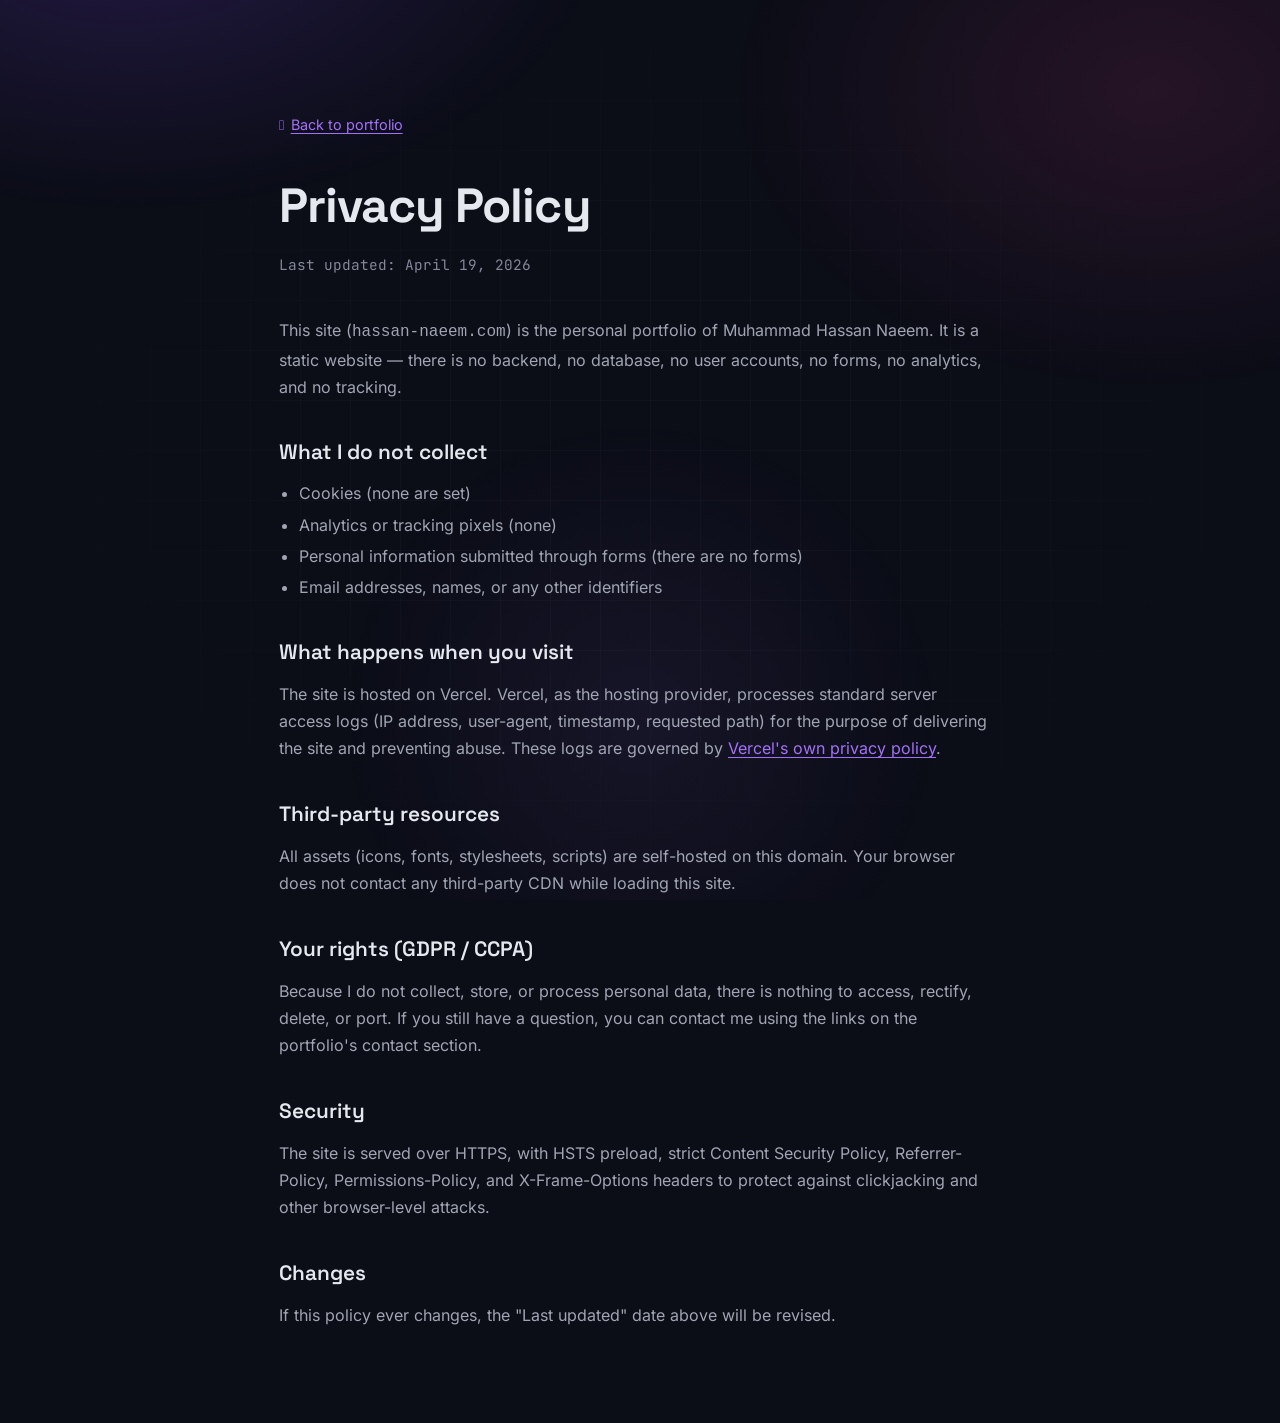
==== commit ca120ea7: "domain updated" ====
--- a/privacy.html
+++ b/privacy.html
@@ -7,11 +7,11 @@
     <title>Privacy Policy — Hassan Naeem</title>
     <meta
       name="description"
-      content="Privacy policy for hassan-naeem.vercel.app — a personal portfolio that collects no data."
+      content="Privacy policy for hassan-naeem.com — a personal portfolio that collects no data."
     />
     <meta name="robots" content="noindex, follow" />
     <meta name="theme-color" content="#0b0d17" />
-    <link rel="canonical" href="https://hassan-naeem.vercel.app/privacy" />
+    <link rel="canonical" href="https://hassan-naeem.com/privacy" />
 
     <!-- Security / privacy -->
     <meta name="referrer" content="strict-origin-when-cross-origin" />
@@ -99,7 +99,7 @@
       <p class="legal__meta">Last updated: April 19, 2026</p>
 
       <p>
-        This site (<code>hassan-naeem.vercel.app</code>) is the personal
+        This site (<code>hassan-naeem.com</code>) is the personal
         portfolio of Muhammad Hassan Naeem. It is a static website — there
         is no backend, no database, no user accounts, no forms, no
         analytics, and no tracking.
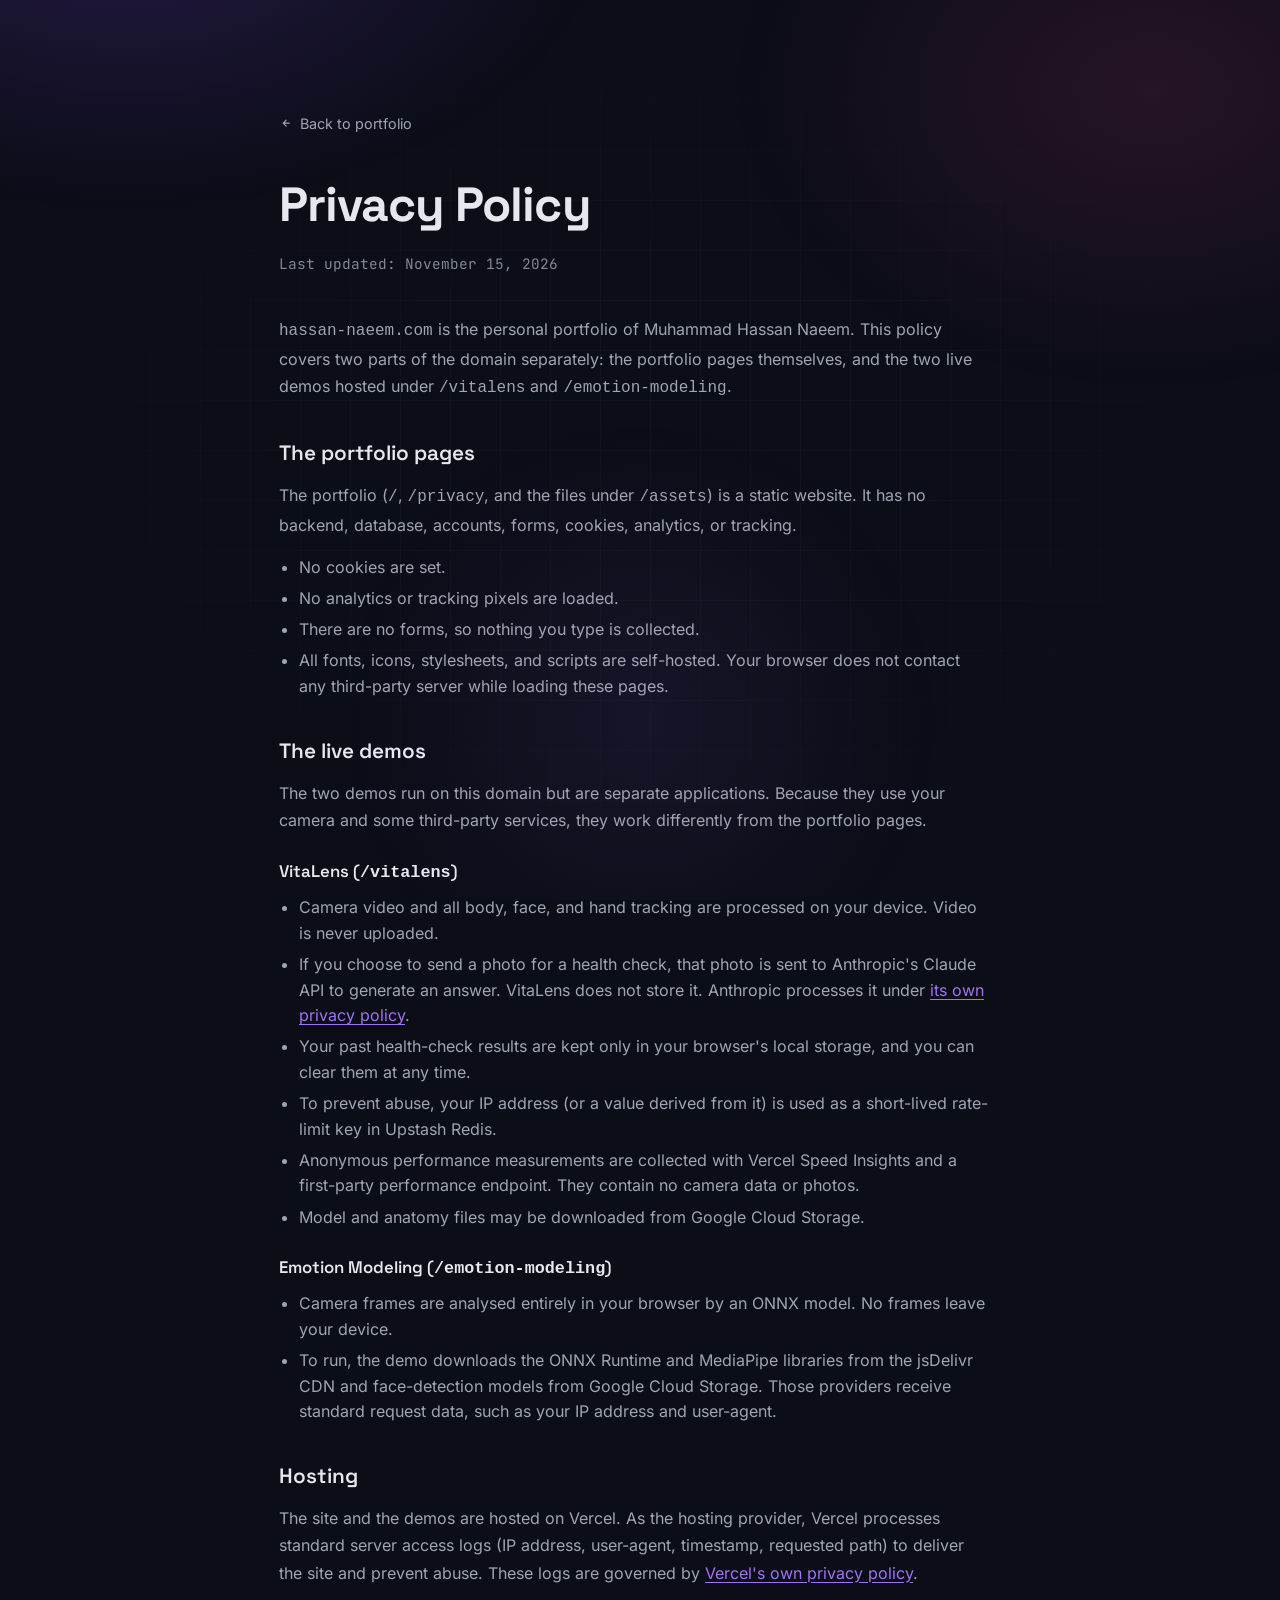
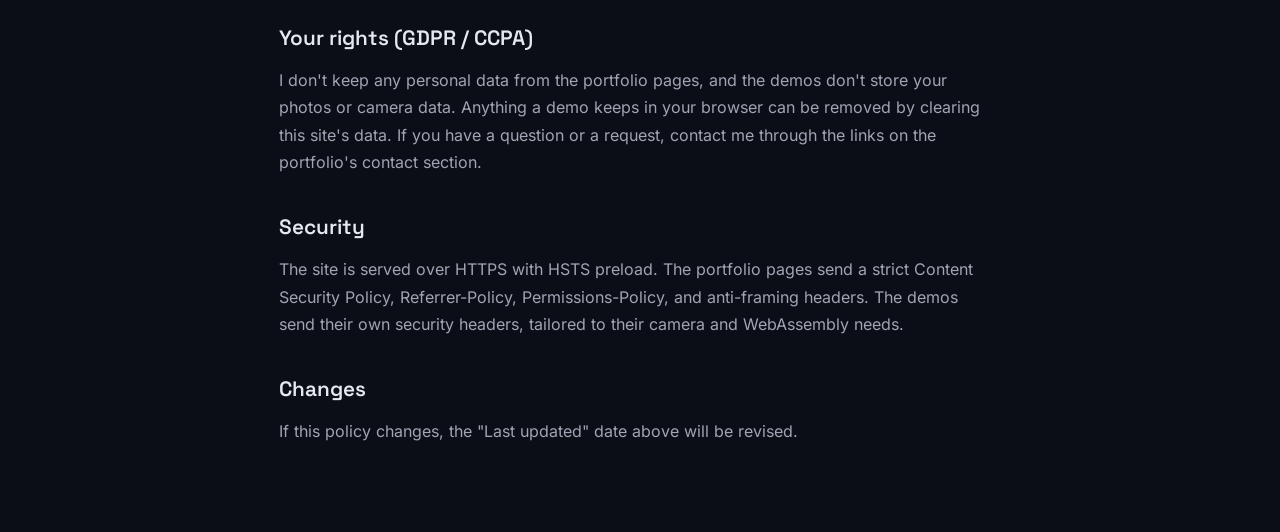
==== commit b6acdfb2: "Fix audit findings: a11y, mobile layout, CSP, privacy policy, content - Replace stale "Alexa" templa" ====
--- a/privacy.html
+++ b/privacy.html
@@ -7,147 +7,138 @@
     <title>Privacy Policy — Hassan Naeem</title>
     <meta
       name="description"
-      content="Privacy policy for hassan-naeem.com — a personal portfolio that collects no data."
+      content="Privacy policy for hassan-naeem.com: what the portfolio and the hosted VitaLens and Emotion Modeling demos do with your data."
     />
     <meta name="robots" content="noindex, follow" />
     <meta name="theme-color" content="#0b0d17" />
     <link rel="canonical" href="https://hassan-naeem.com/privacy" />
 
-    <!-- Security / privacy -->
+    <!-- Security headers (CSP, frame-ancestors, nosniff, Permissions-Policy) are set in vercel.json -->
     <meta name="referrer" content="strict-origin-when-cross-origin" />
-    <meta
-      http-equiv="Content-Security-Policy"
-      content="default-src 'self'; script-src 'self' 'unsafe-inline'; style-src 'self' 'unsafe-inline'; font-src 'self'; img-src 'self' data:; connect-src 'self'; frame-ancestors 'none'; base-uri 'self'; form-action 'self';"
-    />
-    <meta http-equiv="X-Content-Type-Options" content="nosniff" />
 
     <!-- Favicons -->
-    <link rel="icon" type="image/png" href="./assets/img/perfil.png" />
-
-    <!-- Icons (self-hosted) -->
-    <link rel="stylesheet" href="./assets/css/unicons.css" />
+    <link rel="icon" type="image/svg+xml" href="./assets/img/favicon.svg" />
+    <link rel="icon" type="image/png" href="./assets/img/favicon.png" />
 
     <!-- Styles -->
-    <link rel="stylesheet" href="./assets/css/styles.css" />
-
-    <style>
-      .legal {
-        max-width: 760px;
-        margin: 0 auto;
-        padding: 7rem 1.5rem 5rem;
-      }
-      .legal h1 {
-        font-family: var(--font-display);
-        font-size: clamp(2rem, 5vw, 3rem);
-        font-weight: 700;
-        letter-spacing: -0.02em;
-        margin-bottom: 0.5rem;
-      }
-      .legal .legal__meta {
-        color: var(--fg-muted);
-        font-size: 0.9rem;
-        margin-bottom: 2.5rem;
-        font-family: var(--font-mono);
-      }
-      .legal h2 {
-        font-family: var(--font-display);
-        font-size: 1.3rem;
-        font-weight: 600;
-        margin: 2.2rem 0 0.75rem;
-      }
-      .legal p {
-        color: var(--fg-dim);
-        margin-bottom: 1rem;
-        line-height: 1.7;
-      }
-      .legal ul {
-        color: var(--fg-dim);
-        padding-left: 1.25rem;
-        margin-bottom: 1rem;
-      }
-      .legal li {
-        margin-bottom: 0.35rem;
-      }
-      .legal a {
-        color: var(--accent-2);
-        text-decoration: underline;
-        text-underline-offset: 3px;
-      }
-      .legal__back {
-        display: inline-flex;
-        align-items: center;
-        gap: 0.4rem;
-        margin-bottom: 2rem;
-        color: var(--fg-dim);
-        font-size: 0.9rem;
-      }
-      .legal__back:hover {
-        color: var(--accent-2);
-      }
-    </style>
+    <link rel="stylesheet" href="./assets/css/styles.css?v=20261115" />
   </head>
   <body>
     <div class="bg-gradient"></div>
     <div class="bg-grid"></div>
 
     <main class="legal">
-      <a href="./index.html" class="legal__back">
-        <i class="uil uil-arrow-left" aria-hidden="true"></i> Back to portfolio
+      <a href="/" class="legal__back">
+        <svg class="icon" aria-hidden="true"><use href="/assets/img/icons.svg?v=20261115#i-arrow-left"/></svg> Back to portfolio
       </a>
 
       <h1>Privacy Policy</h1>
-      <p class="legal__meta">Last updated: April 19, 2026</p>
+      <p class="legal__meta">Last updated: November 15, 2026</p>
 
       <p>
-        This site (<code>hassan-naeem.com</code>) is the personal
-        portfolio of Muhammad Hassan Naeem. It is a static website — there
-        is no backend, no database, no user accounts, no forms, no
-        analytics, and no tracking.
+        <code>hassan-naeem.com</code> is the personal portfolio of Muhammad
+        Hassan Naeem. This policy covers two parts of the domain separately:
+        the portfolio pages themselves, and the two live demos hosted under
+        <code>/vitalens</code> and <code>/emotion-modeling</code>.
       </p>
 
-      <h2>What I do not collect</h2>
+      <h2>The portfolio pages</h2>
+      <p>
+        The portfolio (<code>/</code>, <code>/privacy</code>, and the files
+        under <code>/assets</code>) is a static website. It has no backend,
+        database, accounts, forms, cookies, analytics, or tracking.
+      </p>
       <ul>
-        <li>Cookies (none are set)</li>
-        <li>Analytics or tracking pixels (none)</li>
-        <li>Personal information submitted through forms (there are no forms)</li>
-        <li>Email addresses, names, or any other identifiers</li>
+        <li>No cookies are set.</li>
+        <li>No analytics or tracking pixels are loaded.</li>
+        <li>There are no forms, so nothing you type is collected.</li>
+        <li>
+          All fonts, icons, stylesheets, and scripts are self-hosted. Your
+          browser does not contact any third-party server while loading
+          these pages.
+        </li>
       </ul>
 
-      <h2>What happens when you visit</h2>
+      <h2>The live demos</h2>
       <p>
-        The site is hosted on Vercel. Vercel, as the hosting provider,
-        processes standard server access logs (IP address, user-agent,
-        timestamp, requested path) for the purpose of delivering the site
-        and preventing abuse. These logs are governed by
-        <a href="https://vercel.com/legal/privacy-policy" target="_blank" rel="noopener noreferrer">Vercel's own privacy policy</a>.
+        The two demos run on this domain but are separate applications.
+        Because they use your camera and some third-party services, they
+        work differently from the portfolio pages.
       </p>
 
-      <h2>Third-party resources</h2>
+      <h3>VitaLens (<code>/vitalens</code>)</h3>
+      <ul>
+        <li>
+          Camera video and all body, face, and hand tracking are processed
+          on your device. Video is never uploaded.
+        </li>
+        <li>
+          If you choose to send a photo for a health check, that photo is
+          sent to Anthropic's Claude API to generate an answer. VitaLens does
+          not store it. Anthropic processes it under
+          <a href="https://www.anthropic.com/legal/privacy" target="_blank" rel="noopener noreferrer">its own privacy policy</a>.
+        </li>
+        <li>
+          Your past health-check results are kept only in your browser's
+          local storage, and you can clear them at any time.
+        </li>
+        <li>
+          To prevent abuse, your IP address (or a value derived from it) is
+          used as a short-lived rate-limit key in Upstash Redis.
+        </li>
+        <li>
+          Anonymous performance measurements are collected with Vercel Speed
+          Insights and a first-party performance endpoint. They contain no
+          camera data or photos.
+        </li>
+        <li>
+          Model and anatomy files may be downloaded from Google Cloud Storage.
+        </li>
+      </ul>
+
+      <h3>Emotion Modeling (<code>/emotion-modeling</code>)</h3>
+      <ul>
+        <li>
+          Camera frames are analysed entirely in your browser by an ONNX
+          model. No frames leave your device.
+        </li>
+        <li>
+          To run, the demo downloads the ONNX Runtime and MediaPipe libraries
+          from the jsDelivr CDN and face-detection models from Google Cloud
+          Storage. Those providers receive standard request data, such as
+          your IP address and user-agent.
+        </li>
+      </ul>
+
+      <h2>Hosting</h2>
       <p>
-        All assets (icons, fonts, stylesheets, scripts) are self-hosted on
-        this domain. Your browser does not contact any third-party CDN
-        while loading this site.
+        The site and the demos are hosted on Vercel. As the hosting provider,
+        Vercel processes standard server access logs (IP address, user-agent,
+        timestamp, requested path) to deliver the site and prevent abuse.
+        These logs are governed by
+        <a href="https://vercel.com/legal/privacy-policy" target="_blank" rel="noopener noreferrer">Vercel's own privacy policy</a>.
       </p>
 
       <h2>Your rights (GDPR / CCPA)</h2>
       <p>
-        Because I do not collect, store, or process personal data, there is
-        nothing to access, rectify, delete, or port. If you still have a
-        question, you can contact me using the links on the portfolio's
-        contact section.
+        I don't keep any personal data from the portfolio pages, and the
+        demos don't store your photos or camera data. Anything a demo keeps
+        in your browser can be removed by clearing this site's data. If you
+        have a question or a request, contact me through the links on the
+        portfolio's contact section.
       </p>
 
       <h2>Security</h2>
       <p>
-        The site is served over HTTPS, with HSTS preload, strict Content
-        Security Policy, Referrer-Policy, Permissions-Policy, and
-        X-Frame-Options headers to protect against clickjacking and other
-        browser-level attacks.
+        The site is served over HTTPS with HSTS preload. The portfolio pages
+        send a strict Content Security Policy, Referrer-Policy,
+        Permissions-Policy, and anti-framing headers. The demos send their
+        own security headers, tailored to their camera and WebAssembly needs.
       </p>
 
       <h2>Changes</h2>
       <p>
-        If this policy ever changes, the "Last updated" date above will be
+        If this policy changes, the "Last updated" date above will be
         revised.
       </p>
     </main>
--- a/assets/css/styles.css
+++ b/assets/css/styles.css
@@ -4,13 +4,6 @@
    ============================== */
 
 /* ---------- Self-hosted fonts (GDPR-clean) ---------- */
-@font-face {
-  font-family: 'Inter';
-  font-style: normal;
-  font-weight: 300;
-  font-display: swap;
-  src: url('../fonts/inter-300.woff2') format('woff2');
-}
 @font-face {
   font-family: 'Inter';
   font-style: normal;
@@ -28,23 +21,9 @@
 @font-face {
   font-family: 'Inter';
   font-style: normal;
-  font-weight: 600;
-  font-display: swap;
-  src: url('../fonts/inter-600.woff2') format('woff2');
-}
-@font-face {
-  font-family: 'Inter';
-  font-style: normal;
   font-weight: 700;
   font-display: swap;
   src: url('../fonts/inter-700.woff2') format('woff2');
-}
-@font-face {
-  font-family: 'Space Grotesk';
-  font-style: normal;
-  font-weight: 500;
-  font-display: swap;
-  src: url('../fonts/space-grotesk-500.woff2') format('woff2');
 }
 @font-face {
   font-family: 'Space Grotesk';
@@ -88,6 +67,7 @@
 
   --border:        rgba(255, 255, 255, 0.08);
   --border-strong: rgba(255, 255, 255, 0.14);
+  --border-control: rgba(255, 255, 255, 0.32); /* ≥3:1 for button outlines */
 
   --accent:        #6e40c9;
   --accent-2:      #a371f7;
@@ -95,6 +75,9 @@
   --accent-soft:   rgba(110, 64, 201, 0.12);
 
   --gradient:      linear-gradient(135deg, #6e40c9 0%, #a371f7 50%, #ec4899 100%);
+  /* Text on/with gradients must meet WCAG 1.4.3 (4.5:1) */
+  --gradient-text: linear-gradient(135deg, #a371f7 0%, #ec4899 100%);   /* ≥5.5:1 on --bg */
+  --gradient-btn:  linear-gradient(135deg, #5b34a8 0%, #7048c4 50%, #be185d 100%); /* white ≥6:1 */
 
   --font-sans:     'Inter', system-ui, -apple-system, Segoe UI, Roboto, sans-serif;
   --font-display:  'Space Grotesk', var(--font-sans);
@@ -123,9 +106,31 @@
 }
 
 .btn:focus-visible,
-.nav__link:focus-visible,
-.skill-card__chips span:focus-visible {
+.nav__link:focus-visible {
   outline-offset: 4px;
+}
+
+/* ---------- Screen-reader-only text ---------- */
+.sr-only {
+  position: absolute;
+  width: 1px;
+  height: 1px;
+  padding: 0;
+  margin: -1px;
+  overflow: hidden;
+  clip: rect(0, 0, 0, 0);
+  white-space: nowrap;
+  border: 0;
+}
+
+/* ---------- SVG icons (assets/img/icons.svg sprite) ---------- */
+.icon {
+  display: inline-block;
+  width: 1em;
+  height: 1em;
+  fill: currentColor;
+  flex-shrink: 0;
+  vertical-align: -0.125em;
 }
 
 /* ---------- Skip-to-content (a11y) ---------- */
@@ -158,6 +163,7 @@
 html {
   scroll-behavior: smooth;
   scrollbar-gutter: stable;
+  scroll-padding-top: 5rem; /* keep anchor targets and focus clear of the fixed nav */
 }
 
 body {
@@ -168,8 +174,9 @@
   background: var(--bg);
   -webkit-font-smoothing: antialiased;
   -moz-osx-font-smoothing: grayscale;
-  overflow-x: hidden;
-}
+}
+
+strong { font-weight: 500; color: var(--fg); }
 
 img,
 svg {
@@ -205,6 +212,7 @@
 .bg-gradient {
   position: fixed;
   inset: 0;
+  overflow: hidden;
   z-index: -2;
   background:
     radial-gradient(800px 500px at 10% -10%, rgba(110, 64, 201, 0.25), transparent 60%),
@@ -235,9 +243,9 @@
   background: radial-gradient(circle, var(--accent-glow), transparent 60%);
   transform: translate(-50%, -50%);
   z-index: -1;
-  transition: transform 0.2s ease-out, opacity 0.3s ease-out;
+  transition: opacity 0.3s ease-out;
   opacity: 0;
-  filter: blur(40px);
+  will-change: transform;
 }
 
 /* ---------- Layout ---------- */
@@ -282,7 +290,7 @@
 }
 
 .gradient-text {
-  background: var(--gradient);
+  background: var(--gradient-text);
   -webkit-background-clip: text;
   background-clip: text;
   color: transparent;
@@ -299,7 +307,7 @@
   font-size: 0.95rem;
   letter-spacing: 0.01em;
   border: 1px solid transparent;
-  transition: all 0.25s var(--ease);
+  transition: transform 0.25s var(--ease), color 0.25s var(--ease), background-color 0.25s var(--ease), border-color 0.25s var(--ease), box-shadow 0.25s var(--ease), opacity 0.25s var(--ease), padding 0.25s var(--ease);
   cursor: pointer;
   white-space: nowrap;
 }
@@ -307,7 +315,7 @@
 .btn--sm { padding: 0.55rem 0.95rem; font-size: 0.85rem; }
 
 .btn--primary {
-  background: var(--gradient);
+  background: var(--gradient-btn);
   color: #fff;
   box-shadow: var(--shadow-glow);
 }
@@ -319,7 +327,7 @@
 .btn--ghost {
   background: var(--bg-card);
   color: var(--fg);
-  border-color: var(--border);
+  border-color: var(--border-control);
   backdrop-filter: blur(10px);
 }
 .btn--ghost:hover {
@@ -331,7 +339,7 @@
 .btn--outline {
   background: transparent;
   color: var(--fg);
-  border-color: var(--border-strong);
+  border-color: var(--border-control);
 }
 .btn--outline:hover {
   background: var(--accent-soft);
@@ -347,7 +355,7 @@
   right: 0;
   z-index: 100;
   padding: 1rem 0;
-  transition: all 0.3s var(--ease);
+  transition: transform 0.3s var(--ease), color 0.3s var(--ease), background-color 0.3s var(--ease), border-color 0.3s var(--ease), box-shadow 0.3s var(--ease), opacity 0.3s var(--ease), padding 0.3s var(--ease);
 }
 
 .nav.is-scrolled {
@@ -377,7 +385,7 @@
   align-items: baseline;
 }
 .nav__logo-mark {
-  background: var(--gradient);
+  background: var(--gradient-text);
   -webkit-background-clip: text;
   background-clip: text;
   color: transparent;
@@ -425,11 +433,17 @@
   font-size: 1.4rem;
   color: var(--fg);
   padding: 0.4rem;
-}
+  min-width: 44px;
+  min-height: 44px;
+}
+.nav__toggle-close { display: none; }
+.nav__toggle[aria-expanded="true"] .nav__toggle-open { display: none; }
+.nav__toggle[aria-expanded="true"] .nav__toggle-close { display: inline-block; }
 
 /* ---------- Hero ---------- */
 .hero {
   min-height: 100vh;
+  min-height: 100svh;
   display: flex;
   flex-direction: column;
   justify-content: center;
@@ -462,6 +476,7 @@
 .hero__badge-dot {
   width: 8px;
   height: 8px;
+  flex-shrink: 0;
   background: #3fb950;
   border-radius: 50%;
   box-shadow: 0 0 0 0 rgba(63, 185, 80, 0.5);
@@ -476,22 +491,18 @@
 
 .hero__title {
   font-family: var(--font-display);
-  font-size: clamp(2.4rem, 7vw, 5rem);
+  font-size: clamp(2.2rem, 6.5vw, 4.6rem);
   font-weight: 700;
   line-height: 1.05;
   letter-spacing: -0.03em;
 }
 
-.typewriter {
+.hero__title-line {
+  display: block;
+  margin-top: 0.35em;
+  font-size: 0.62em;
+  line-height: 1.15;
   color: var(--accent-2);
-  border-right: 3px solid var(--accent-2);
-  padding-right: 4px;
-  animation: blink 1s infinite;
-}
-
-@keyframes blink {
-  0%, 50%     { border-color: var(--accent-2); }
-  50.1%, 100% { border-color: transparent; }
 }
 
 .hero__subtitle {
@@ -511,13 +522,14 @@
 
 .hero__socials {
   display: flex;
-  gap: 1.25rem;
+  flex-wrap: wrap;
+  gap: 0.75rem;
   margin-top: 0.6rem;
   font-size: 1.35rem;
   color: var(--fg-muted);
 }
 .hero__socials a {
-  transition: all 0.2s var(--ease);
+  transition: transform 0.2s var(--ease), color 0.2s var(--ease), background-color 0.2s var(--ease), border-color 0.2s var(--ease), box-shadow 0.2s var(--ease), opacity 0.2s var(--ease), padding 0.2s var(--ease);
 }
 .hero__socials a:hover {
   color: var(--accent-2);
@@ -540,6 +552,9 @@
   gap: 2rem;
   white-space: nowrap;
   animation: marquee 40s linear infinite;
+}
+.hero__marquee:hover .marquee__track { animation-play-state: paused; }
+.marquee__track {
   font-family: var(--font-mono);
   font-size: 0.9rem;
   color: var(--fg-muted);
@@ -630,7 +645,7 @@
   font-family: var(--font-display);
   font-size: 1.8rem;
   font-weight: 700;
-  background: var(--gradient);
+  background: var(--gradient-text);
   -webkit-background-clip: text;
   background-clip: text;
   color: transparent;
@@ -645,7 +660,7 @@
 /* ---------- Skills ---------- */
 .skills__grid {
   display: grid;
-  grid-template-columns: repeat(auto-fit, minmax(280px, 1fr));
+  grid-template-columns: repeat(auto-fit, minmax(min(280px, 100%), 1fr));
   gap: 1.25rem;
 }
 
@@ -654,7 +669,7 @@
   background: var(--bg-card);
   border: 1px solid var(--border);
   border-radius: var(--radius-md);
-  transition: all 0.3s var(--ease);
+  transition: transform 0.3s var(--ease), color 0.3s var(--ease), background-color 0.3s var(--ease), border-color 0.3s var(--ease), box-shadow 0.3s var(--ease), opacity 0.3s var(--ease), padding 0.3s var(--ease);
   position: relative;
   overflow: hidden;
 }
@@ -710,7 +725,7 @@
   border: 1px solid var(--border);
   border-radius: 6px;
   color: var(--fg-dim);
-  transition: all 0.2s var(--ease);
+  transition: transform 0.2s var(--ease), color 0.2s var(--ease), background-color 0.2s var(--ease), border-color 0.2s var(--ease), box-shadow 0.2s var(--ease), opacity 0.2s var(--ease), padding 0.2s var(--ease);
 }
 .skill-card__chips span:hover {
   color: var(--accent-2);
@@ -759,7 +774,7 @@
   background: var(--bg-card);
   border: 1px solid var(--border);
   border-radius: var(--radius-md);
-  transition: all 0.3s var(--ease);
+  transition: transform 0.3s var(--ease), color 0.3s var(--ease), background-color 0.3s var(--ease), border-color 0.3s var(--ease), box-shadow 0.3s var(--ease), opacity 0.3s var(--ease), padding 0.3s var(--ease);
 }
 .timeline__card:hover {
   border-color: var(--border-strong);
@@ -816,7 +831,7 @@
 /* ---------- Projects ---------- */
 .projects__grid {
   display: grid;
-  grid-template-columns: repeat(auto-fit, minmax(300px, 1fr));
+  grid-template-columns: repeat(auto-fit, minmax(min(300px, 100%), 1fr));
   gap: 1.25rem;
 }
 
@@ -825,7 +840,7 @@
   background: var(--bg-card);
   border: 1px solid var(--border);
   border-radius: var(--radius-md);
-  transition: all 0.3s var(--ease);
+  transition: transform 0.3s var(--ease), color 0.3s var(--ease), background-color 0.3s var(--ease), border-color 0.3s var(--ease), box-shadow 0.3s var(--ease), opacity 0.3s var(--ease), padding 0.3s var(--ease);
   display: flex;
   flex-direction: column;
   position: relative;
@@ -884,7 +899,7 @@
 /* Education grid */
 .education__grid {
   display: grid;
-  grid-template-columns: repeat(auto-fit, minmax(320px, 1fr));
+  grid-template-columns: repeat(auto-fit, minmax(min(320px, 100%), 1fr));
   gap: 1.25rem;
 }
 .education__card {
@@ -892,7 +907,7 @@
   background: var(--bg-card);
   border: 1px solid var(--border);
   border-radius: var(--radius-md);
-  transition: all 0.3s var(--ease);
+  transition: transform 0.3s var(--ease), color 0.3s var(--ease), background-color 0.3s var(--ease), border-color 0.3s var(--ease), box-shadow 0.3s var(--ease), opacity 0.3s var(--ease), padding 0.3s var(--ease);
   display: flex;
   gap: 1.1rem;
   align-items: flex-start;
@@ -1026,7 +1041,7 @@
   color: var(--fg-muted);
   position: relative;
 }
-.contact__socials a { transition: all 0.2s var(--ease); }
+.contact__socials a { transition: transform 0.2s var(--ease), color 0.2s var(--ease), background-color 0.2s var(--ease), border-color 0.2s var(--ease), box-shadow 0.2s var(--ease), opacity 0.2s var(--ease), padding 0.2s var(--ease); }
 .contact__socials a:hover {
   color: var(--accent-2);
   transform: translateY(-3px);
@@ -1091,7 +1106,7 @@
   opacity: 0;
   pointer-events: none;
   transform: translateY(20px);
-  transition: all 0.3s var(--ease);
+  transition: transform 0.3s var(--ease), color 0.3s var(--ease), background-color 0.3s var(--ease), border-color 0.3s var(--ease), box-shadow 0.3s var(--ease), opacity 0.3s var(--ease), padding 0.3s var(--ease);
   z-index: 50;
 }
 .to-top.is-visible {
@@ -1106,12 +1121,12 @@
 }
 
 /* ---------- Reveal animation ---------- */
-[data-reveal] {
+.js [data-reveal] {
   opacity: 0;
   transform: translateY(30px);
   transition: opacity 0.7s var(--ease), transform 0.7s var(--ease);
 }
-[data-reveal].is-visible {
+.js [data-reveal].is-visible {
   opacity: 1;
   transform: translateY(0);
 }
@@ -1123,6 +1138,7 @@
   .about__grid { grid-template-columns: 1fr; }
 
   .nav__menu {
+    visibility: hidden; /* keeps the closed menu out of tab order and the a11y tree */
     position: fixed;
     top: 70px;
     left: 1rem;
@@ -1136,13 +1152,15 @@
     gap: 1rem;
     transform: translateY(-120%);
     opacity: 0;
-    transition: all 0.3s var(--ease);
+    transition: transform 0.3s var(--ease), opacity 0.3s var(--ease), visibility 0s linear 0.3s;
     pointer-events: none;
   }
   .nav__menu.is-open {
+    visibility: visible;
     transform: translateY(0);
     opacity: 1;
     pointer-events: auto;
+    transition: transform 0.3s var(--ease), opacity 0.3s var(--ease), visibility 0s;
   }
 
   .nav__toggle {
@@ -1172,13 +1190,122 @@
   .cursor-glow { display: none; }
 }
 
+/* Tablet-portrait tweak (iPad-ish) */
+@media (min-width: 640px) and (max-width: 900px) {
+  .skills__grid,
+  .projects__grid,
+  .education__grid {
+    grid-template-columns: repeat(2, 1fr);
+  }
+  .about__stats {
+    padding: 1.25rem;
+  }
+}
+
+/* Ultra-narrow (Galaxy Fold folded, tiny phones) */
+@media (max-width: 360px) {
+  .container { padding: 0 1rem; }
+  .hero__title { font-size: 2rem; }
+  .about__stats {
+    grid-template-columns: 1fr;
+    gap: 0.5rem;
+    padding: 0.9rem;
+  }
+  .stat strong { font-size: 1.25rem; }
+  .about__code-body { font-size: 0.72rem; padding: 1rem; }
+  .timeline { padding-left: 1.5rem; }
+  .timeline__dot { left: -1.5rem; width: 14px; height: 14px; }
+  .contact__card { padding: 2rem 1rem; }
+  .nav__logo { font-size: 1.1rem; }
+}
+
+/* WCAG 2.5.5 — ensure icon-only touch targets are ≥44×44
+   (.nav__toggle sizes itself above; listing it here overrode its display:none) */
+.hero__socials a,
+.contact__socials a,
+.project__links a {
+  display: inline-flex;
+  align-items: center;
+  justify-content: center;
+  min-width: 44px;
+  min-height: 44px;
+}
+
 /* Reduced motion */
 @media (prefers-reduced-motion: reduce) {
+  html { scroll-behavior: auto; }
   *,
   *::before,
   *::after {
     animation-duration: 0.01ms !important;
+    animation-iteration-count: 1 !important;
     transition-duration: 0.01ms !important;
+    scroll-behavior: auto !important;
   }
-  [data-reveal] { opacity: 1; transform: none; }
-}
+  .marquee__track { animation: none; }
+  .js [data-reveal] { opacity: 1; transform: none; }
+}
+
+/* Print: show everything, drop decorative layers */
+@media print {
+  .js [data-reveal] { opacity: 1 !important; transform: none !important; transition: none !important; }
+  .nav, .to-top, .cursor-glow, .bg-gradient, .bg-grid, .hero__marquee { display: none !important; }
+  body { background: #fff; color: #000; }
+}
+
+/* ---------- Legal pages (privacy.html) ---------- */
+.legal {
+  max-width: 760px;
+  margin: 0 auto;
+  padding: 7rem 1.5rem 5rem;
+}
+.legal h1 {
+  font-family: var(--font-display);
+  font-size: clamp(2rem, 5vw, 3rem);
+  font-weight: 700;
+  letter-spacing: -0.02em;
+  margin-bottom: 0.5rem;
+}
+.legal .legal__meta {
+  color: var(--fg-muted);
+  font-size: 0.9rem;
+  margin-bottom: 2.5rem;
+  font-family: var(--font-mono);
+}
+.legal h2 {
+  font-family: var(--font-display);
+  font-size: 1.3rem;
+  font-weight: 600;
+  margin: 2.2rem 0 0.75rem;
+}
+.legal h3 {
+  font-family: var(--font-display);
+  font-size: 1.05rem;
+  font-weight: 600;
+  margin: 1.5rem 0 0.5rem;
+}
+.legal p {
+  color: var(--fg-dim);
+  margin-bottom: 1rem;
+  line-height: 1.7;
+}
+.legal ul {
+  color: var(--fg-dim);
+  padding-left: 1.25rem;
+  margin-bottom: 1rem;
+}
+.legal li { margin-bottom: 0.35rem; }
+.legal a:not(.legal__back) {
+  color: var(--accent-2);
+  text-decoration: underline;
+  text-underline-offset: 3px;
+}
+.legal__back {
+  display: inline-flex;
+  align-items: center;
+  gap: 0.4rem;
+  margin-bottom: 2rem;
+  color: var(--fg-dim);
+  font-size: 0.9rem;
+}
+.legal__back:hover { color: var(--accent-2); }
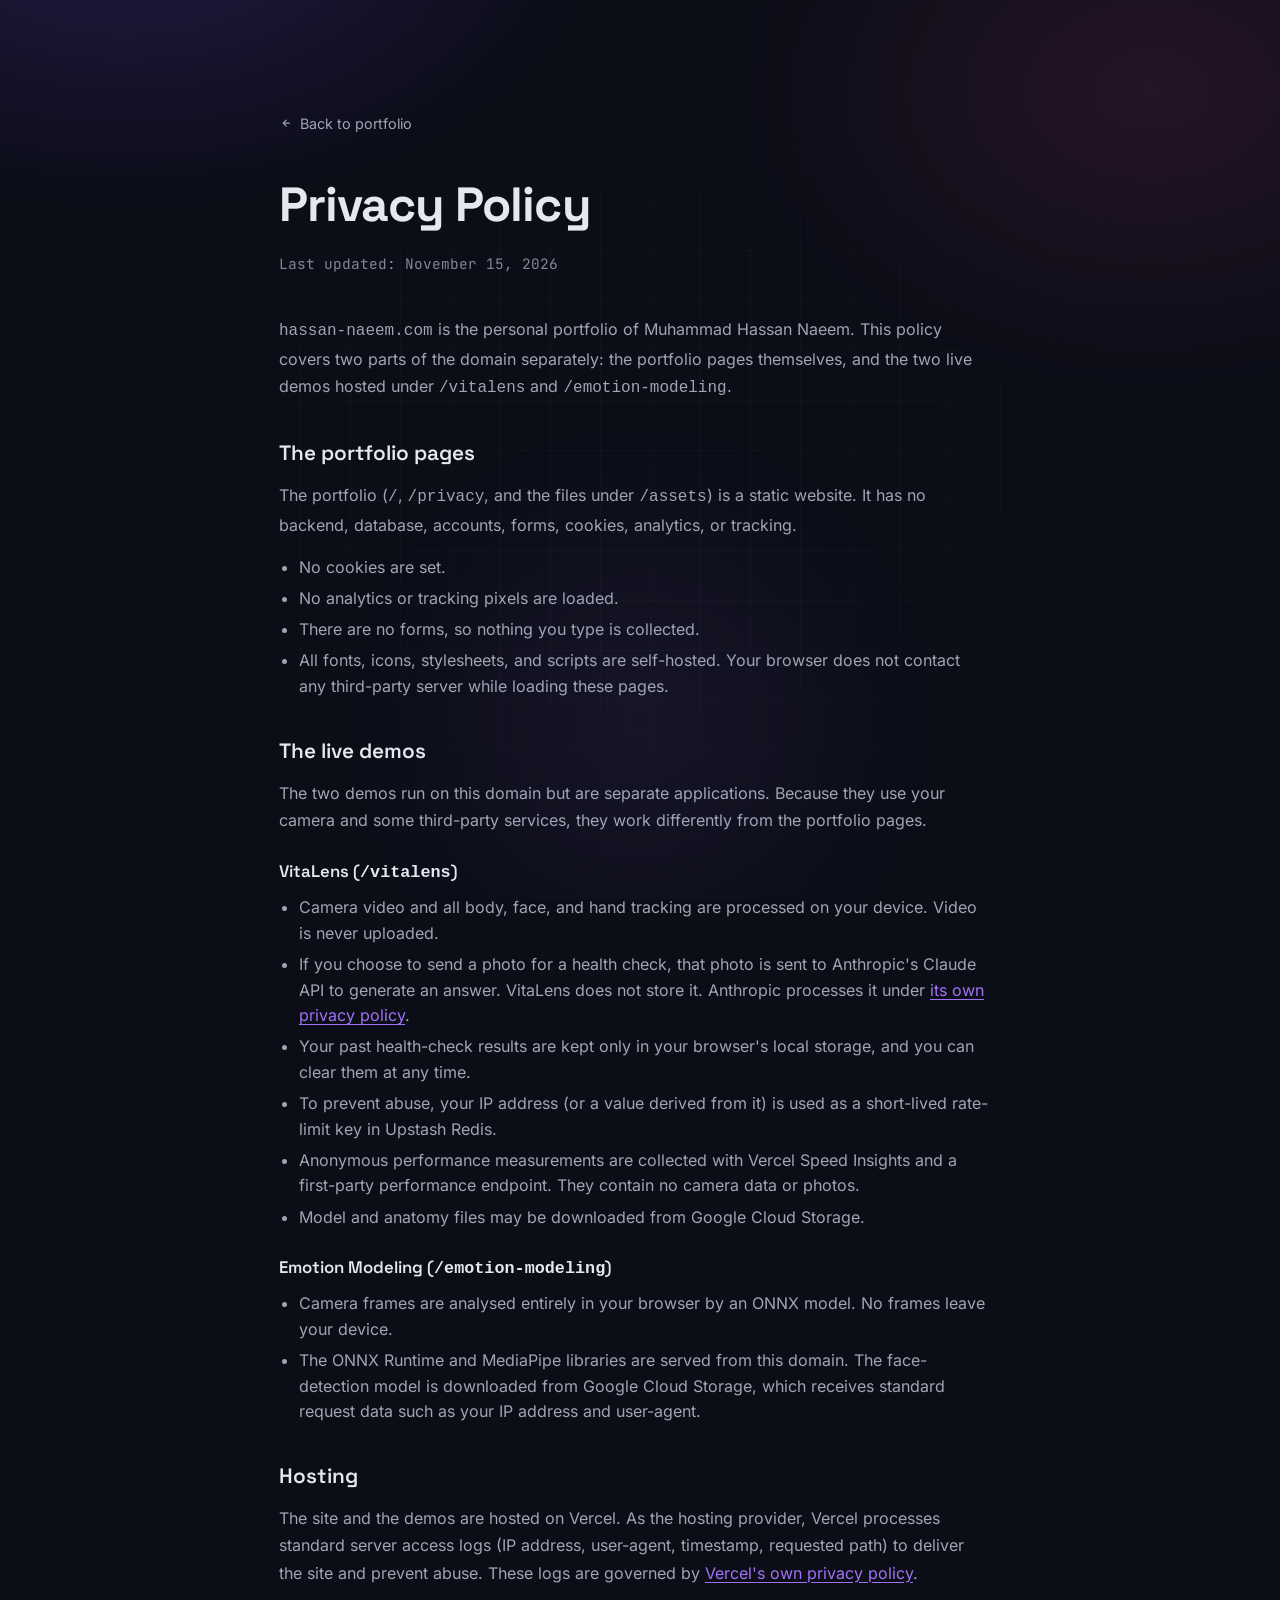
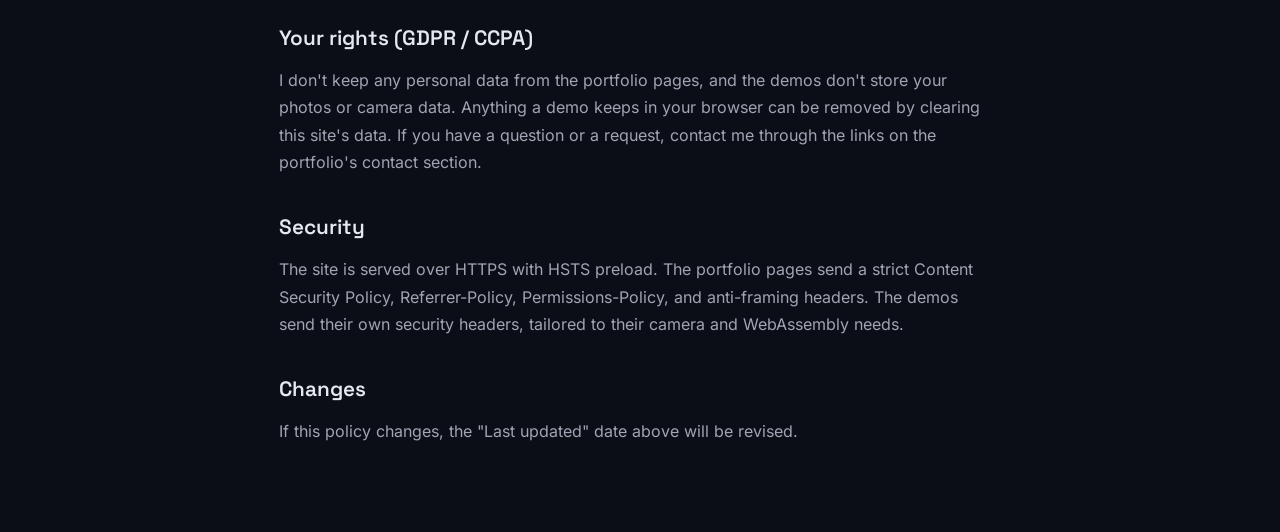
==== commit 081a859d: "Proxy demos via owned subdomains; drop header override on /emotion-modeling; resume location to Detr" ====
--- a/privacy.html
+++ b/privacy.html
@@ -103,10 +103,10 @@
           model. No frames leave your device.
         </li>
         <li>
-          To run, the demo downloads the ONNX Runtime and MediaPipe libraries
-          from the jsDelivr CDN and face-detection models from Google Cloud
-          Storage. Those providers receive standard request data, such as
-          your IP address and user-agent.
+          The ONNX Runtime and MediaPipe libraries are served from this
+          domain. The face-detection model is downloaded from Google Cloud
+          Storage, which receives standard request data such as your IP
+          address and user-agent.
         </li>
       </ul>
 
